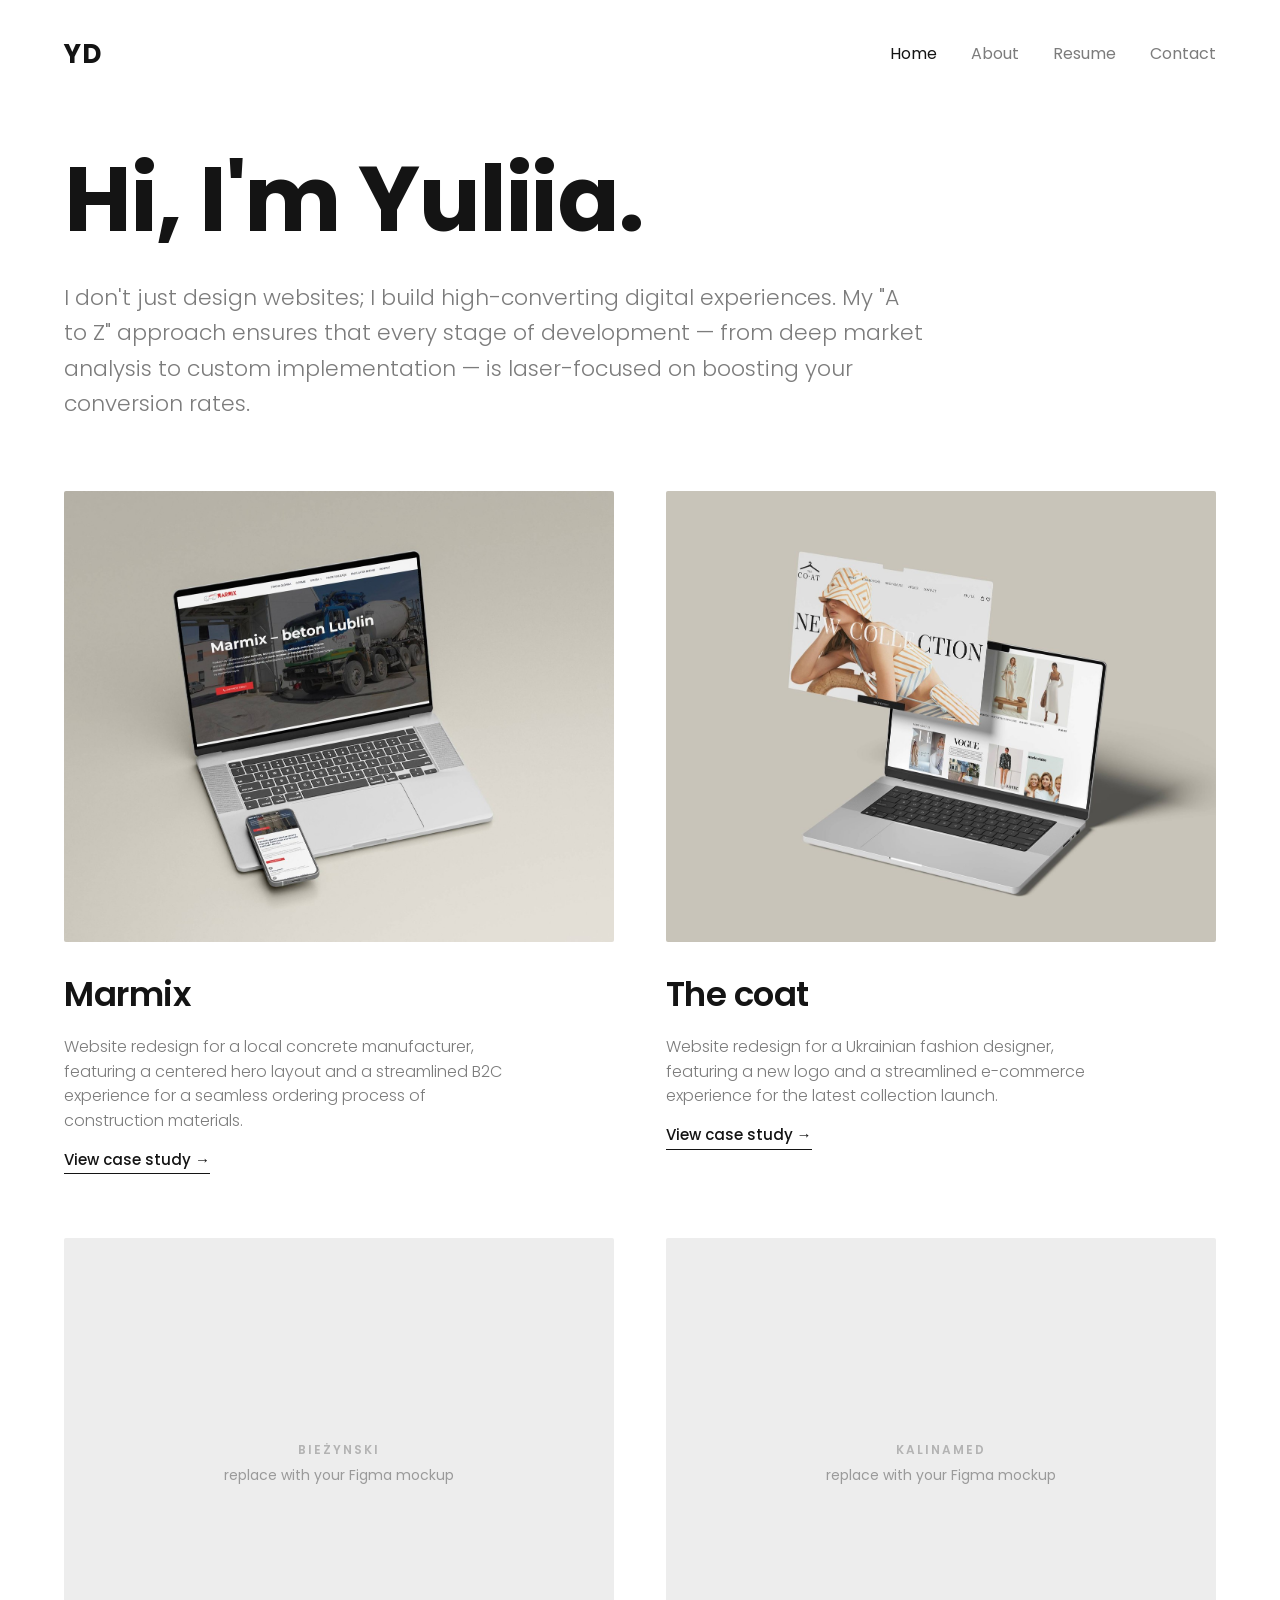
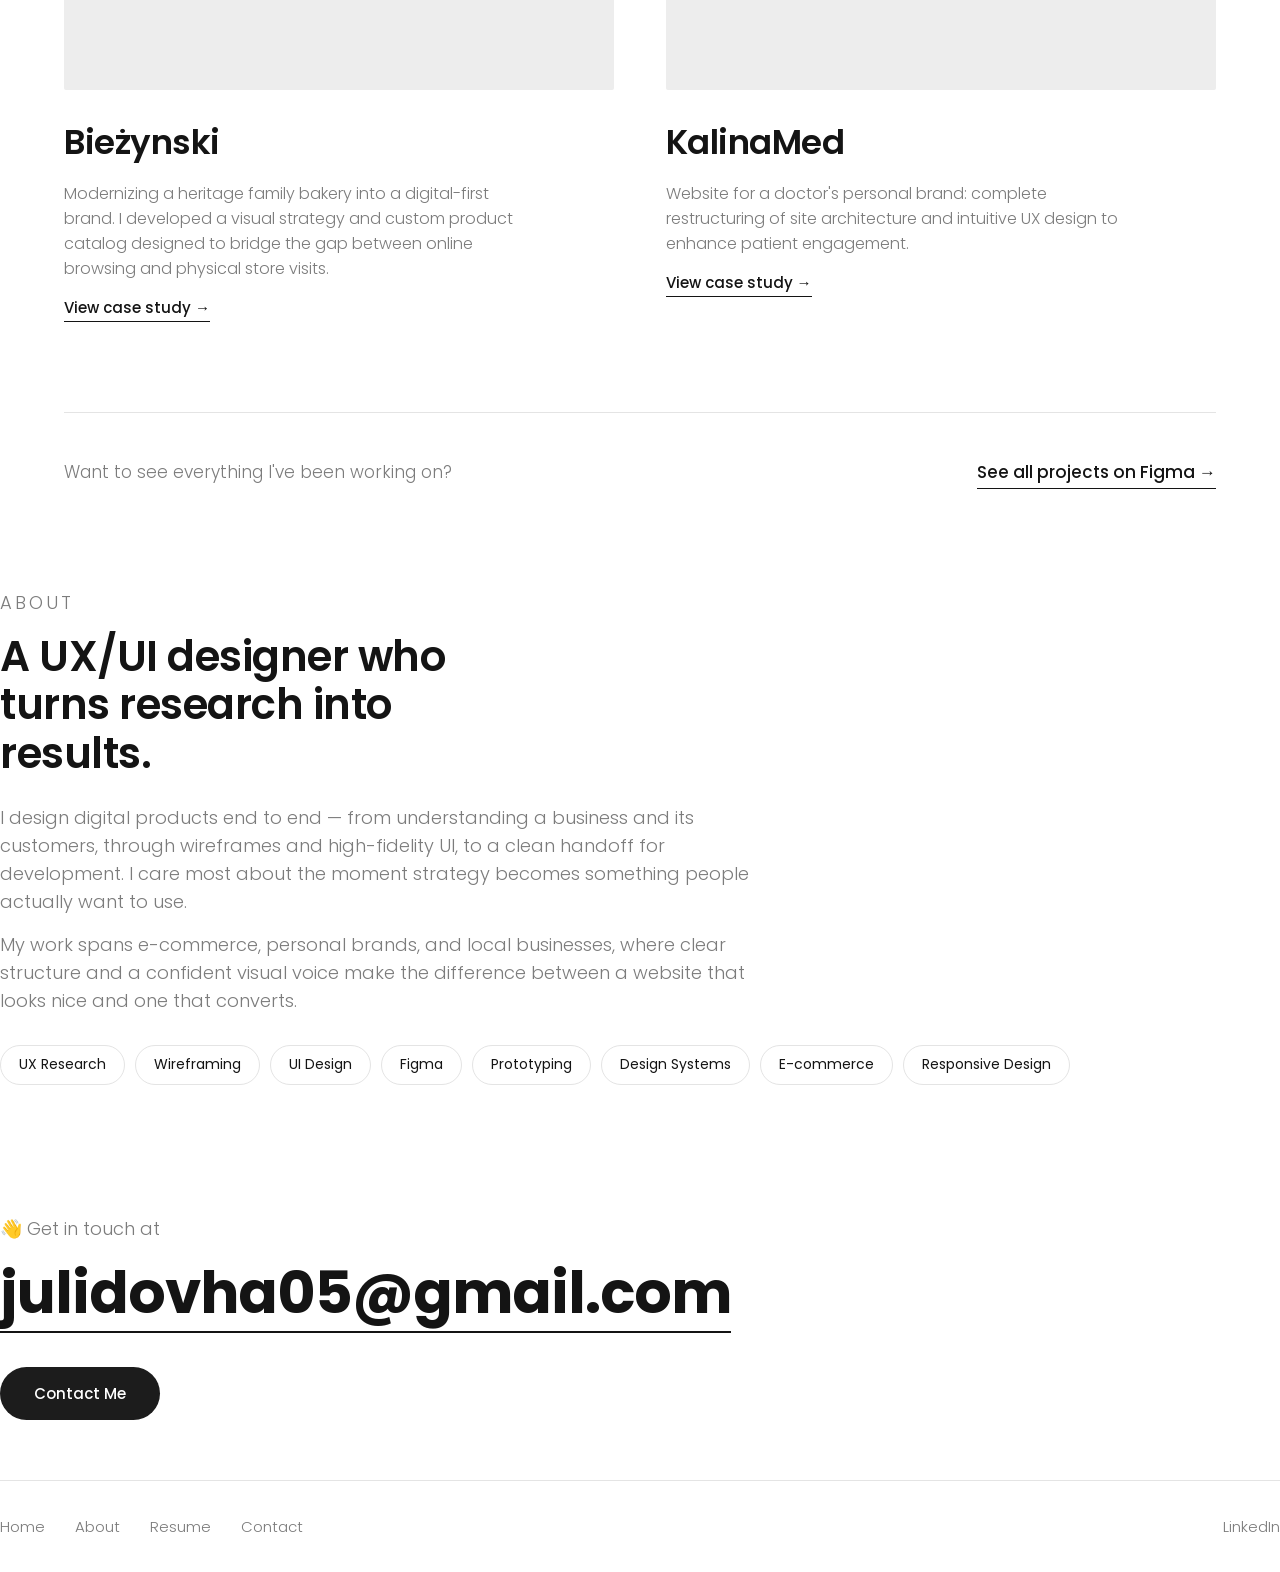
==== index.html @ e15880af "Add files via upload" ====
<!DOCTYPE html>
<html lang="en">
<head>
<meta charset="UTF-8">
<meta name="viewport" content="width=device-width, initial-scale=1.0">
<meta name="robots" content="noindex, nofollow">
<title>Yuliia Dovha — UX/UI Designer</title>
<meta name="description" content="Yuliia Dovha — UX/UI Designer. I build high-converting digital experiences from market analysis to custom implementation.">
<link rel="stylesheet" href="style.css">
</head>
<body>

<header class="wrap nav">
  <a href="index.html" class="logo">YD</a>
  <button class="nav-toggle" aria-label="Menu">☰</button>
  <nav class="nav-links">
    <a href="index.html" class="active">Home</a>
    <a href="#about">About</a>
    <a href="#" class="resume-link">Resume</a>
    <a href="#contact">Contact</a>
  </nav>
</header>

<main>
  <!-- HERO -->
  <section class="wrap hero">
    <h1 class="reveal">Hi, I'm Yuliia.</h1>
    <p class="reveal">I don't just design websites; I build high-converting digital experiences.
    My "A to Z" approach ensures that every stage of development — from deep market
    analysis to custom implementation — is laser-focused on boosting your conversion rates.</p>
  </section>

  <!-- PROJECTS -->
  <section class="wrap">
    <div class="projects">

      <a href="marmix.html" class="project reveal">
        <div class="project-thumb">
          <img src="marmix-hero.jpg" alt="Marmix homepage shown on a MacBook and phone">
        </div>
        <h3>Marmix</h3>
        <p>Website redesign for a local concrete manufacturer, featuring a centered hero
        layout and a streamlined B2C experience for a seamless ordering process of
        construction materials.</p>
        <span class="more">View case study →</span>
      </a>

      <a href="the-coat.html" class="project reveal">
        <div class="project-thumb">
          <img src="coat-hero.jpg" alt="The COAT homepage shown on a MacBook">
        </div>
        <h3>The coat</h3>
        <p>Website redesign for a Ukrainian fashion designer, featuring a new logo and a
        streamlined e-commerce experience for the latest collection launch.</p>
        <span class="more">View case study →</span>
      </a>

      <a href="biezynski.html" class="project reveal">
        <div class="project-thumb">
          <div class="thumb-ph"><span>Bieżynski</span>replace with your Figma mockup</div>
        </div>
        <h3>Bieżynski</h3>
        <p>Modernizing a heritage family bakery into a digital-first brand. I developed a
        visual strategy and custom product catalog designed to bridge the gap between
        online browsing and physical store visits.</p>
        <span class="more">View case study →</span>
      </a>

      <a href="kalinamed.html" class="project reveal">
        <div class="project-thumb">
          <div class="thumb-ph"><span>KalinaMed</span>replace with your Figma mockup</div>
        </div>
        <h3>KalinaMed</h3>
        <p>Website for a doctor's personal brand: complete restructuring of site
        architecture and intuitive UX design to enhance patient engagement.</p>
        <span class="more">View case study →</span>
      </a>

    </div>

    <!-- FIGMA: all projects -->
    <div class="all-projects reveal">
      <p>Want to see everything I've been working on?</p>
      <a class="figma" href="#" target="_blank" rel="noopener" data-figma>See all projects on Figma →</a>
    </div>
  </section>

  <!-- ABOUT -->
  <section id="about" class="wrap about">
    <p class="eyebrow reveal">About</p>
    <h2 class="reveal">A UX/UI designer who turns research into results.</h2>
    <p class="reveal">I design digital products end to end — from understanding a business
    and its customers, through wireframes and high-fidelity UI, to a clean handoff for
    development. I care most about the moment strategy becomes something people actually
    want to use.</p>
    <p class="reveal">My work spans e-commerce, personal brands, and local businesses,
    where clear structure and a confident visual voice make the difference between a
    website that looks nice and one that converts.</p>
    <div class="skills reveal">
      <span>UX Research</span>
      <span>Wireframing</span>
      <span>UI Design</span>
      <span>Figma</span>
      <span>Prototyping</span>
      <span>Design Systems</span>
      <span>E-commerce</span>
      <span>Responsive Design</span>
    </div>
  </section>

  <!-- CONTACT -->
  <section id="contact" class="wrap contact">
    <p class="hi reveal">👋 Get in touch at</p>
    <a class="mail reveal" href="mailto:julidovha05@gmail.com">julidovha05@gmail.com</a>
    <div class="reveal"><a class="btn" href="mailto:julidovha05@gmail.com">Contact Me</a></div>
  </section>
</main>

<footer class="wrap footer">
  <div class="footer-links">
    <a href="index.html">Home</a>
    <a href="#about">About</a>
    <a href="#" class="resume-link">Resume</a>
    <a href="#contact">Contact</a>
  </div>
  <div class="social"><a href="#" data-linkedin target="_blank" rel="noopener">LinkedIn</a></div>
</footer>

<script>
  // mobile menu
  const toggle = document.querySelector('.nav-toggle');
  const links = document.querySelector('.nav-links');
  toggle && toggle.addEventListener('click', () => links.classList.toggle('open'));

  // scroll reveal
  const io = new IntersectionObserver((entries) => {
    entries.forEach(e => { if (e.isIntersecting) { e.target.classList.add('in'); io.unobserve(e.target); } });
  }, { threshold: 0.12 });
  document.querySelectorAll('.reveal').forEach(el => io.observe(el));
</script>
</body>
</html>
---- style.css ----
/* ===========================================================
   Yuliia Dovha — UX/UI Portfolio
   Shared stylesheet
   =========================================================== */

@import url('https://fonts.googleapis.com/css2?family=Poppins:wght@300;400;500;600;700&display=swap');

:root {
  --bg: #ffffff;
  --ink: #141414;
  --muted: #7c7c7c;
  --muted-soft: #9a9a9a;
  --card: #ededed;
  --card-2: #f3f3f3;
  --line: #e4e4e4;
  --btn: #1c1c1c;
  --btn-ink: #ffffff;
  --maxw: 1440px;
  --pad: clamp(20px, 5vw, 72px);
  --font: 'Poppins', -apple-system, BlinkMacSystemFont, 'Segoe UI', sans-serif;
}

* { box-sizing: border-box; margin: 0; padding: 0; }

html { scroll-behavior: smooth; }

body {
  font-family: var(--font);
  background: var(--bg);
  color: var(--ink);
  line-height: 1.55;
  -webkit-font-smoothing: antialiased;
  font-weight: 300;
}

a { color: inherit; text-decoration: none; }

img { max-width: 100%; display: block; }

.wrap {
  max-width: var(--maxw);
  margin: 0 auto;
  padding-left: var(--pad);
  padding-right: var(--pad);
}

/* ---------- Nav ---------- */
.nav {
  display: flex;
  align-items: center;
  justify-content: space-between;
  padding-top: 34px;
  padding-bottom: 34px;
}
.logo {
  font-weight: 700;
  font-size: 26px;
  letter-spacing: 0.5px;
}
.nav-links {
  display: flex;
  gap: 34px;
  font-size: 16px;
  font-weight: 400;
}
.nav-links a { color: var(--muted); transition: color .2s ease; }
.nav-links a:hover, .nav-links a.active { color: var(--ink); }

.nav-toggle { display: none; background: none; border: 0; cursor: pointer; }

/* ---------- Hero (home) ---------- */
.hero { padding-top: 44px; padding-bottom: 70px; }
.hero h1 {
  font-weight: 700;
  font-size: clamp(44px, 8vw, 92px);
  line-height: 1.02;
  letter-spacing: -1.5px;
  margin-bottom: 34px;
}
.hero p {
  max-width: 860px;
  font-size: clamp(17px, 2.1vw, 22px);
  color: var(--muted);
  font-weight: 300;
  line-height: 1.6;
}

/* ---------- Projects grid ---------- */
.projects {
  display: grid;
  grid-template-columns: 1fr 1fr;
  gap: clamp(36px, 5vw, 64px) clamp(28px, 4vw, 56px);
  padding-bottom: 30px;
}
.project { display: block; }
.project-thumb {
  background: var(--card);
  aspect-ratio: 1 / 0.82;
  border-radius: 2px;
  overflow: hidden;
  display: flex;
  align-items: center;
  justify-content: center;
  position: relative;
  transition: transform .45s cubic-bezier(.2,.7,.2,1), box-shadow .45s ease;
}
.project-thumb img { width: 100%; height: 100%; object-fit: cover; }
.project:hover .project-thumb {
  transform: translateY(-6px);
  box-shadow: 0 24px 48px -24px rgba(0,0,0,.28);
}
.thumb-ph {
  color: var(--muted-soft);
  font-size: 14px;
  font-weight: 400;
  text-align: center;
  padding: 24px;
}
.thumb-ph span { display: block; font-weight: 600; color: #b3b3b3; margin-bottom: 6px; letter-spacing: 2px; text-transform: uppercase; font-size: 12px; }

.project h3 {
  font-weight: 600;
  font-size: clamp(26px, 3.4vw, 34px);
  margin: 26px 0 14px;
  letter-spacing: -0.5px;
}
.project p {
  color: var(--muted);
  font-size: 16px;
  font-weight: 300;
  max-width: 46ch;
}
.project .more {
  display: inline-block;
  margin-top: 14px;
  font-size: 15px;
  color: var(--ink);
  font-weight: 500;
  border-bottom: 1px solid var(--ink);
  padding-bottom: 2px;
}

/* ---------- Figma link row ---------- */
.all-projects {
  padding: 46px 0 10px;
  border-top: 1px solid var(--line);
  margin-top: 60px;
  display: flex;
  align-items: baseline;
  justify-content: space-between;
  gap: 20px;
  flex-wrap: wrap;
}
.all-projects p { color: var(--muted); font-weight: 300; font-size: 17px; }
.all-projects a.figma {
  font-weight: 500;
  font-size: 17px;
  border-bottom: 1px solid var(--ink);
  padding-bottom: 3px;
}

/* ---------- About section ---------- */
.about { padding: 90px 0 30px; }
.eyebrow {
  font-size: 13px;
  letter-spacing: 3px;
  text-transform: uppercase;
  color: var(--muted-soft);
  font-weight: 600;
  margin-bottom: 22px;
}
.about h2 {
  font-weight: 600;
  font-size: clamp(28px, 4vw, 42px);
  max-width: 20ch;
  line-height: 1.15;
  letter-spacing: -0.5px;
  margin-bottom: 26px;
}
.about p {
  max-width: 760px;
  color: var(--muted);
  font-weight: 300;
  font-size: 18px;
  margin-bottom: 16px;
}
.skills {
  display: flex;
  flex-wrap: wrap;
  gap: 10px;
  margin-top: 30px;
}
.skills span {
  border: 1px solid var(--line);
  border-radius: 40px;
  padding: 8px 18px;
  font-size: 14px;
  font-weight: 400;
  color: var(--ink);
}

/* ---------- Contact ---------- */
.contact { padding: 100px 0 60px; }
.contact .hi { color: var(--muted); font-size: 18px; margin-bottom: 18px; font-weight: 300; }
.contact .mail {
  font-weight: 700;
  font-size: clamp(30px, 6vw, 58px);
  letter-spacing: -1px;
  border-bottom: 2px solid var(--ink);
  display: inline-block;
  padding-bottom: 6px;
  line-height: 1.1;
  word-break: break-word;
}
.btn {
  display: inline-block;
  background: var(--btn);
  color: var(--btn-ink);
  padding: 15px 34px;
  border-radius: 40px;
  font-size: 15px;
  font-weight: 500;
  margin-top: 34px;
  transition: transform .2s ease, opacity .2s ease;
}
.btn:hover { transform: translateY(-2px); opacity: .9; }

/* ---------- Footer ---------- */
.footer {
  border-top: 1px solid var(--line);
  padding: 34px 0;
  display: flex;
  align-items: center;
  justify-content: space-between;
  flex-wrap: wrap;
  gap: 16px;
}
.footer-links { display: flex; gap: 30px; font-size: 15px; }
.footer-links a { color: var(--muted); transition: color .2s; }
.footer-links a:hover { color: var(--ink); }
.footer .social { color: var(--muted); font-size: 15px; }
.footer .social a:hover { color: var(--ink); }

/* ===========================================================
   CASE STUDY PAGE
   =========================================================== */
.cs-hero {
  display: grid;
  grid-template-columns: 1fr 1.15fr;
  gap: clamp(30px, 6vw, 80px);
  align-items: center;
  padding: 40px 0 60px;
}
.cs-hero .title h1 {
  font-weight: 700;
  font-size: clamp(40px, 6vw, 70px);
  letter-spacing: -1.5px;
  line-height: 1.02;
  margin-bottom: 14px;
}
.cs-hero .title .role { color: var(--muted); font-size: 17px; font-weight: 300; }
.cs-shot {
  background: var(--card);
  aspect-ratio: 16 / 10;
  border-radius: 3px;
  display: flex; align-items: center; justify-content: center;
  overflow: hidden;
}
.cs-shot img { width: 100%; height: 100%; object-fit: cover; }

.cs-meta {
  display: flex;
  gap: clamp(40px, 12vw, 140px);
  justify-content: center;
  padding: 46px 0;
  border-top: 1px solid var(--line);
  border-bottom: 1px solid var(--line);
  text-align: center;
}
.cs-meta .label { font-size: 13px; letter-spacing: 2px; text-transform: uppercase; color: var(--muted-soft); font-weight: 600; margin-bottom: 8px; }
.cs-meta .val { font-size: 16px; color: var(--ink); font-weight: 400; }

.cs-band {
  background: var(--card-2);
  padding: 60px 0;
  margin: 60px 0;
}
.cs-band .shots {
  display: grid;
  grid-template-columns: 1fr 1fr;
  gap: 24px;
}
.cs-band .shot {
  background: #e2e2e2;
  aspect-ratio: 4 / 3;
  border-radius: 3px;
  display: flex; align-items: center; justify-content: center;
  color: var(--muted-soft); font-size: 13px; text-align:center; padding: 16px;
}
.cs-caption { text-align: center; color: var(--muted); font-size: 14px; font-style: italic; margin-top: 26px; font-weight: 300; }

.cs-section { max-width: 720px; margin: 0 auto; padding: 30px 0; }
.cs-section h2 {
  font-weight: 600;
  font-size: 26px;
  margin-bottom: 20px;
  letter-spacing: -0.3px;
}
.cs-section h2 .num { color: var(--muted-soft); font-weight: 600; margin-right: 12px; }
.cs-section p { color: #4a4a4a; font-size: 16.5px; font-weight: 300; margin-bottom: 16px; line-height: 1.7; }
.cs-section .ph { color: #b06a00; background: #fff6e6; border: 1px dashed #f0c268; border-radius: 4px; padding: 2px 8px; font-size: 14px; font-weight: 400; }

.gallery {
  display: grid;
  grid-template-columns: repeat(5, 1fr);
  gap: 14px;
  margin: 40px 0 10px;
}
.gallery .g {
  background: var(--card);
  aspect-ratio: 3 / 5;
  border-radius: 3px;
  display:flex; align-items:center; justify-content:center;
  color: var(--muted-soft); font-size: 11px; text-align:center; padding: 8px;
}

.stats {
  display: grid;
  grid-template-columns: repeat(4, 1fr);
  gap: 30px;
  max-width: 900px;
  margin: 60px auto;
  text-align: center;
}
.stats .n { font-weight: 700; font-size: clamp(38px, 6vw, 64px); letter-spacing: -1px; }
.stats .l { color: var(--muted); font-size: 15px; font-weight: 300; margin-top: 6px; }

.cs-live { max-width: 720px; margin: 0 auto; padding: 20px 0 40px; }
.cs-live h2 { font-weight: 600; font-size: 24px; margin-bottom: 16px; }
.cs-live p { color: #4a4a4a; font-weight: 300; font-size: 16.5px; line-height: 1.7; }

.more-cases { border-top: 1px solid var(--line); padding-top: 60px; margin-top: 40px; }
.more-cases .h { text-align: center; color: var(--muted); font-size: 16px; margin-bottom: 34px; font-weight: 300; }
.more-grid { display: grid; grid-template-columns: repeat(3, 1fr); gap: 30px; }
.more-grid .mc-thumb { background: var(--card); aspect-ratio: 1/0.8; border-radius: 2px; display:flex;align-items:center;justify-content:center;color:var(--muted-soft);font-size:12px; }
.more-grid h4 { text-align:center; font-weight: 600; font-size: 18px; margin: 18px 0 8px; }
.more-grid p { text-align:center; color: var(--muted); font-size: 14px; font-weight: 300; max-width: 32ch; margin: 0 auto; }

/* ---------- Reveal animation ---------- */
.reveal { opacity: 0; transform: translateY(24px); transition: opacity .7s ease, transform .7s cubic-bezier(.2,.7,.2,1); }
.reveal.in { opacity: 1; transform: none; }

/* ---------- Responsive ---------- */
@media (max-width: 820px) {
  .projects { grid-template-columns: 1fr; }
  .cs-hero { grid-template-columns: 1fr; }
  .cs-band .shots { grid-template-columns: 1fr; }
  .gallery { grid-template-columns: repeat(2, 1fr); }
  .stats { grid-template-columns: 1fr 1fr; gap: 40px 20px; }
  .more-grid { grid-template-columns: 1fr; gap: 40px; }
  .cs-meta { flex-direction: column; gap: 30px; }
  .nav-links { gap: 22px; font-size: 15px; }
}

@media (max-width: 520px) {
  .nav-links { display: none; }
  .nav-links.open {
    display: flex;
    position: absolute;
    top: 84px; left: 0; right: 0;
    flex-direction: column;
    background: #fff;
    padding: 20px var(--pad) 28px;
    gap: 18px;
    border-bottom: 1px solid var(--line);
    z-index: 20;
  }
  .nav-toggle { display: block; font-size: 26px; line-height: 1; color: var(--ink); }
  .nav { position: relative; }
}

@media (prefers-reduced-motion: reduce) {
  * { scroll-behavior: auto; }
  .reveal { opacity: 1; transform: none; transition: none; }
  .project:hover .project-thumb { transform: none; }
}

/* ============================================================
   MARMIX — side-by-side hero (scroll-on-hover) + full-bleed shots
   Doklej na SAMYM KOncu pliku style.css.
   ============================================================ */

/* zapobiega poziomemu scrollbarowi przy obrazach 100vw */
html, body { overflow-x: hidden; }

/* ---------- Hero: uklad obok siebie (jak dotad) ---------- */
.cs-hero .title h1 { margin-bottom: 14px; }
.cs-hero .scroll-hint {
  text-align: left; margin-top: 22px;
  color: var(--muted-soft); font-size: 13px; font-weight: 300; letter-spacing: .3px;
}

/* ---------- Browser mockup frame ---------- */
.browser {
  border: 1px solid var(--line);
  border-radius: 10px;
  overflow: hidden;
  background: #fff;
  box-shadow: 0 22px 55px -30px rgba(0,0,0,.35);
}
.browser-bar {
  display: flex; align-items: center; gap: 10px;
  padding: 10px 15px; background: #f6f6f6;
  border-bottom: 1px solid var(--line);
}
.browser-dots { display: flex; gap: 7px; flex: 0 0 auto; }
.browser-dots i { width: 11px; height: 11px; border-radius: 50%; background: #d9d9d9; display: block; }
.browser-url {
  flex: 1 1 auto; max-width: 240px; margin: 0 auto;
  background: #fff; border: 1px solid var(--line); border-radius: 100px;
  font-size: 12px; color: var(--muted-soft); padding: 5px 14px;
  text-align: center; white-space: nowrap; overflow: hidden; text-overflow: ellipsis;
}

/* Hero: przewijany zrzut calej strony na hover */
.hero-browser { --sh: clamp(300px, 44vh, 480px); margin: 0; }
.scroll-shot { height: var(--sh); overflow: hidden; position: relative; cursor: ns-resize; }
.scroll-shot img { width: 100%; height: auto; display: block; transition: transform .6s ease; }
.scroll-shot:hover img {
  transform: translateY(calc(-100% + var(--sh)));
  transition: transform 9s linear;
}

/* ---------- Full-bleed image (od krawedzi do krawedzi) ---------- */
.fullbleed { width: 100vw; margin-left: calc(50% - 50vw); }
.fullbleed img { width: 100%; height: auto; display: block; }

.showcase-block { margin: clamp(48px, 7vw, 88px) 0; }
.showcase-block .band-label { margin-bottom: 22px; }
.showcase-block .cs-caption { margin-top: 24px; }
.cs-block .fullbleed { margin: 26px 0; }

/* section label (eyebrow z kreska) */
.band-label {
  display: inline-flex; align-items: center; gap: 12px;
  font-size: 12px; letter-spacing: 2px; text-transform: uppercase;
  color: var(--ink); font-weight: 600;
}
.band-label::before { content: ""; width: 22px; height: 2px; background: currentColor; }

/* ---------- Old site: opisy w kafelkach ---------- */
.old-cap { color: var(--muted); font-size: 14px; font-weight: 300; margin-top: 12px; line-height: 1.55; }
.old-tiles { display: grid; grid-template-columns: repeat(2, 1fr); gap: 16px; margin-top: 24px; }
.old-tile { border: 1px solid var(--line); border-radius: 4px; padding: 18px 20px; }
.old-tile .k { font-size: 12px; letter-spacing: 2px; text-transform: uppercase; color: var(--muted-soft); font-weight: 600; margin-bottom: 8px; }
.old-tile p { font-size: 15px; color: #4a4a4a; font-weight: 300; line-height: 1.6; margin: 0; }

@media (max-width: 820px) {
  .old-tiles { grid-template-columns: 1fr; }
}
@media (prefers-reduced-motion: reduce) {
  .scroll-shot:hover img { transform: none; transition: none; }
}
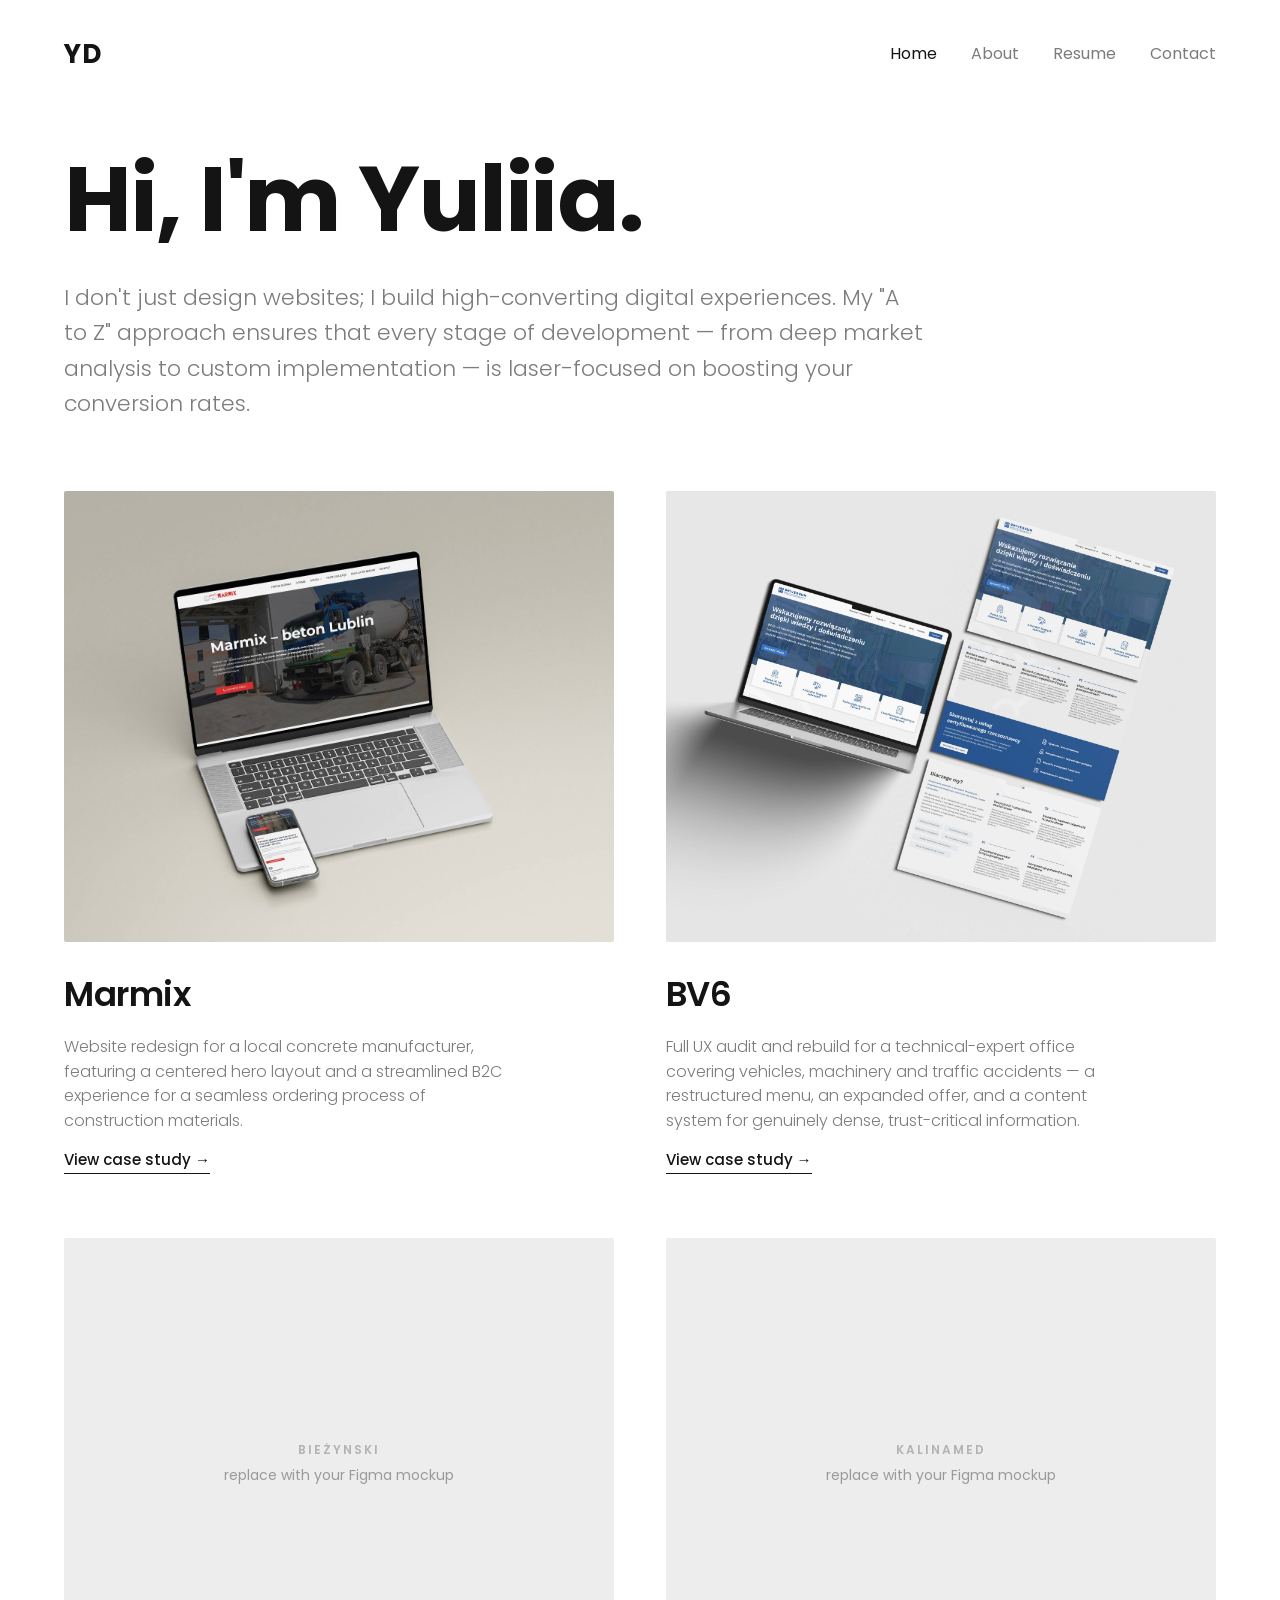
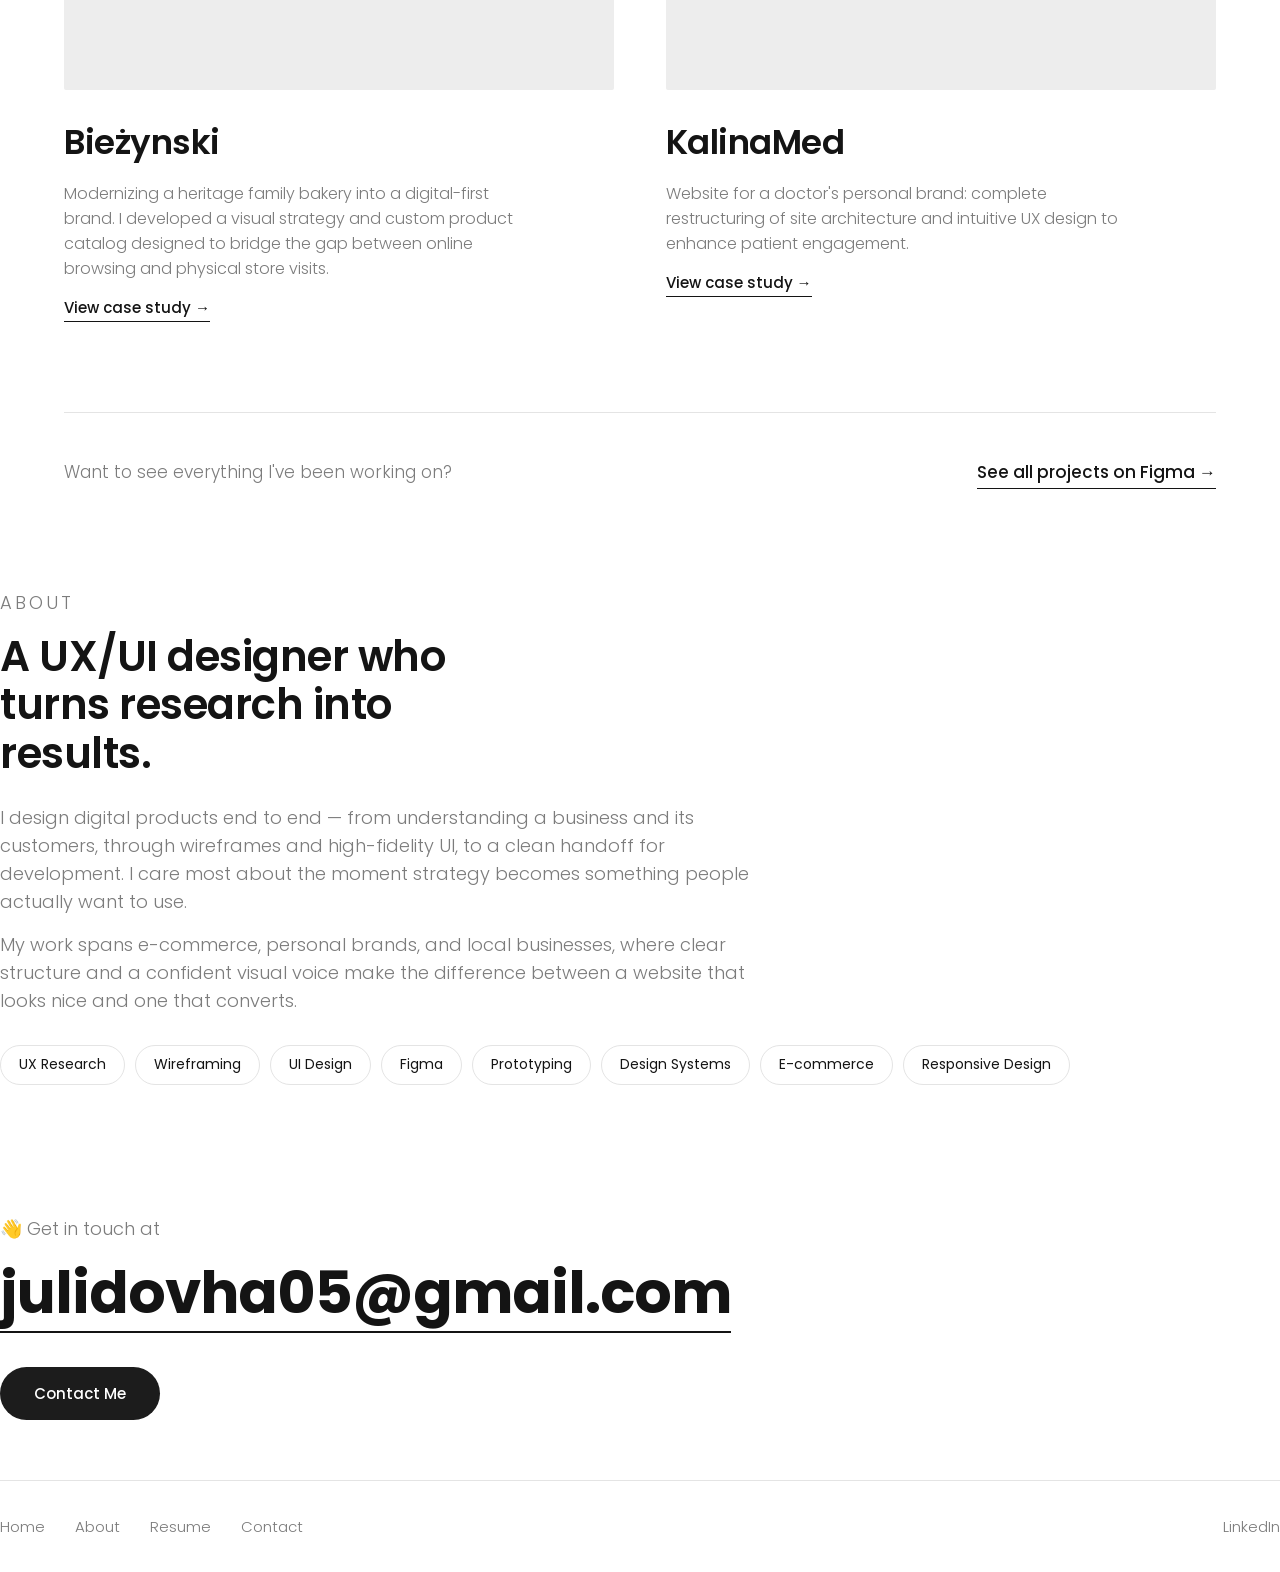
==== commit a5e0b06f: "Add files via upload" ====
--- a/index.html
+++ b/index.html
@@ -45,13 +45,14 @@
         <span class="more">View case study →</span>
       </a>
 
-      <a href="the-coat.html" class="project reveal">
+      <a href="bv6.html" class="project reveal">
         <div class="project-thumb">
-          <img src="coat-hero.jpg" alt="The COAT homepage shown on a MacBook">
+          <img src="bv6-hero.jpg" alt="BV6 homepage shown on a laptop and phones">
         </div>
-        <h3>The coat</h3>
-        <p>Website redesign for a Ukrainian fashion designer, featuring a new logo and a
-        streamlined e-commerce experience for the latest collection launch.</p>
+        <h3>BV6</h3>
+        <p>Full UX audit and rebuild for a technical-expert office covering vehicles, machinery
+        and traffic accidents — a restructured menu, an expanded offer, and a content system for
+        genuinely dense, trust-critical information.</p>
         <span class="more">View case study →</span>
       </a>
 
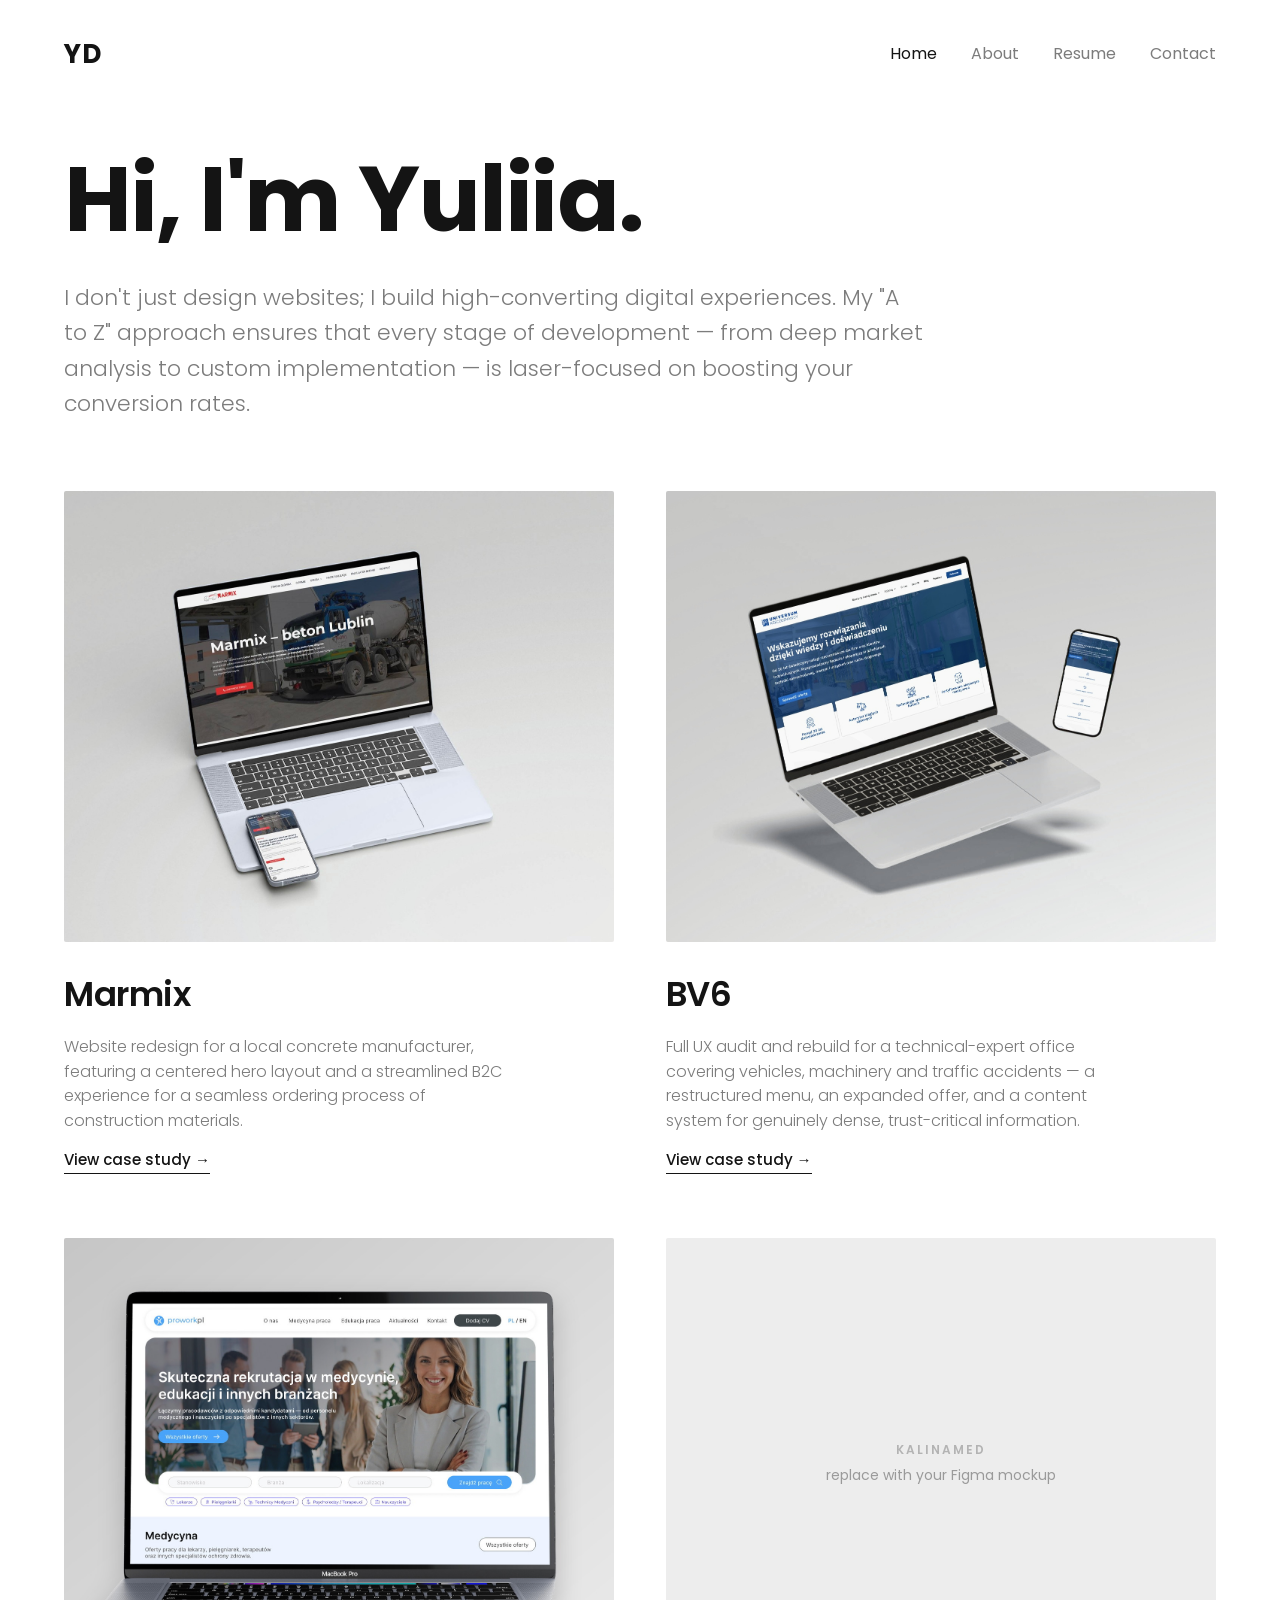
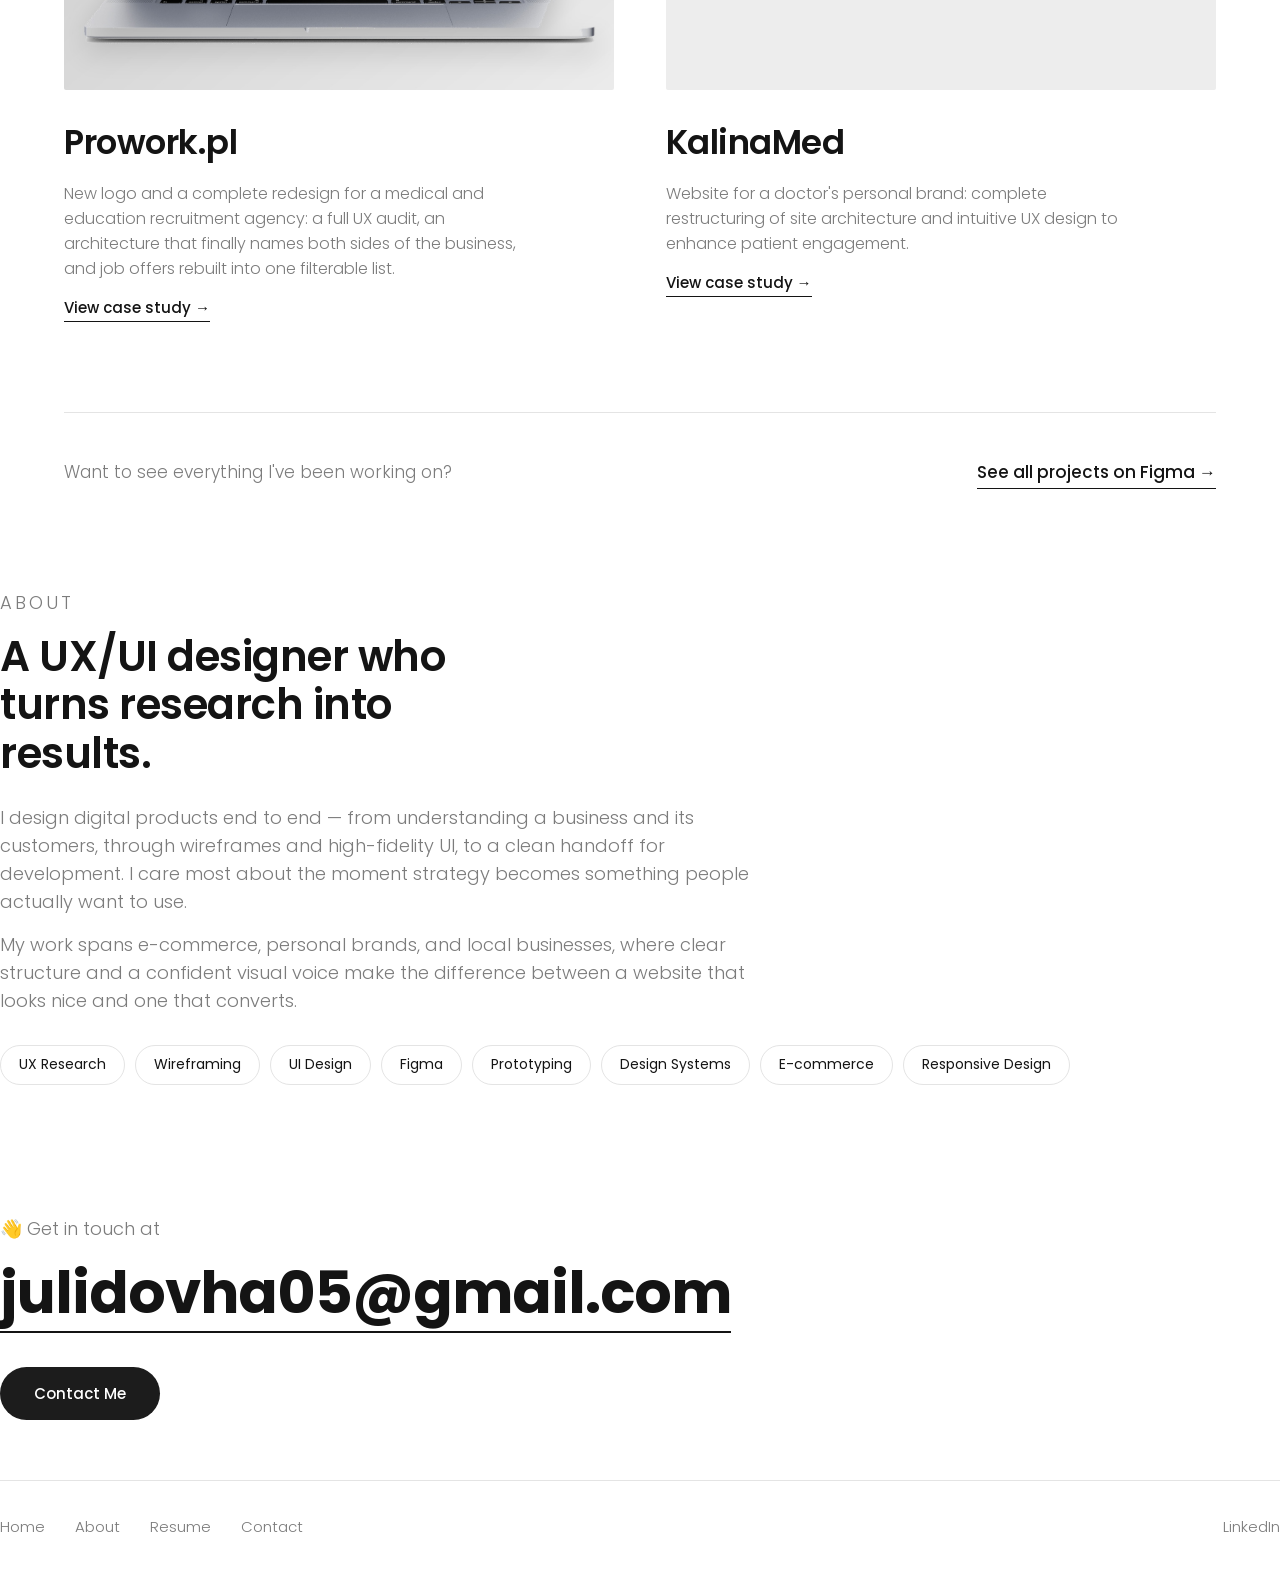
==== commit 1e7c7c9c: "Add files via upload" ====
--- a/index.html
+++ b/index.html
@@ -56,14 +56,14 @@
         <span class="more">View case study →</span>
       </a>
 
-      <a href="biezynski.html" class="project reveal">
+      <a href="prowork.html" class="project reveal">
         <div class="project-thumb">
-          <div class="thumb-ph"><span>Bieżynski</span>replace with your Figma mockup</div>
+          <img src="prowork-hero.jpg" alt="Prowork.pl homepage shown on a MacBook">
         </div>
-        <h3>Bieżynski</h3>
-        <p>Modernizing a heritage family bakery into a digital-first brand. I developed a
-        visual strategy and custom product catalog designed to bridge the gap between
-        online browsing and physical store visits.</p>
+        <h3>Prowork.pl</h3>
+        <p>New logo and a complete redesign for a medical and education recruitment agency:
+        a full UX audit, an architecture that finally names both sides of the business, and
+        job offers rebuilt into one filterable list.</p>
         <span class="more">View case study →</span>
       </a>
 
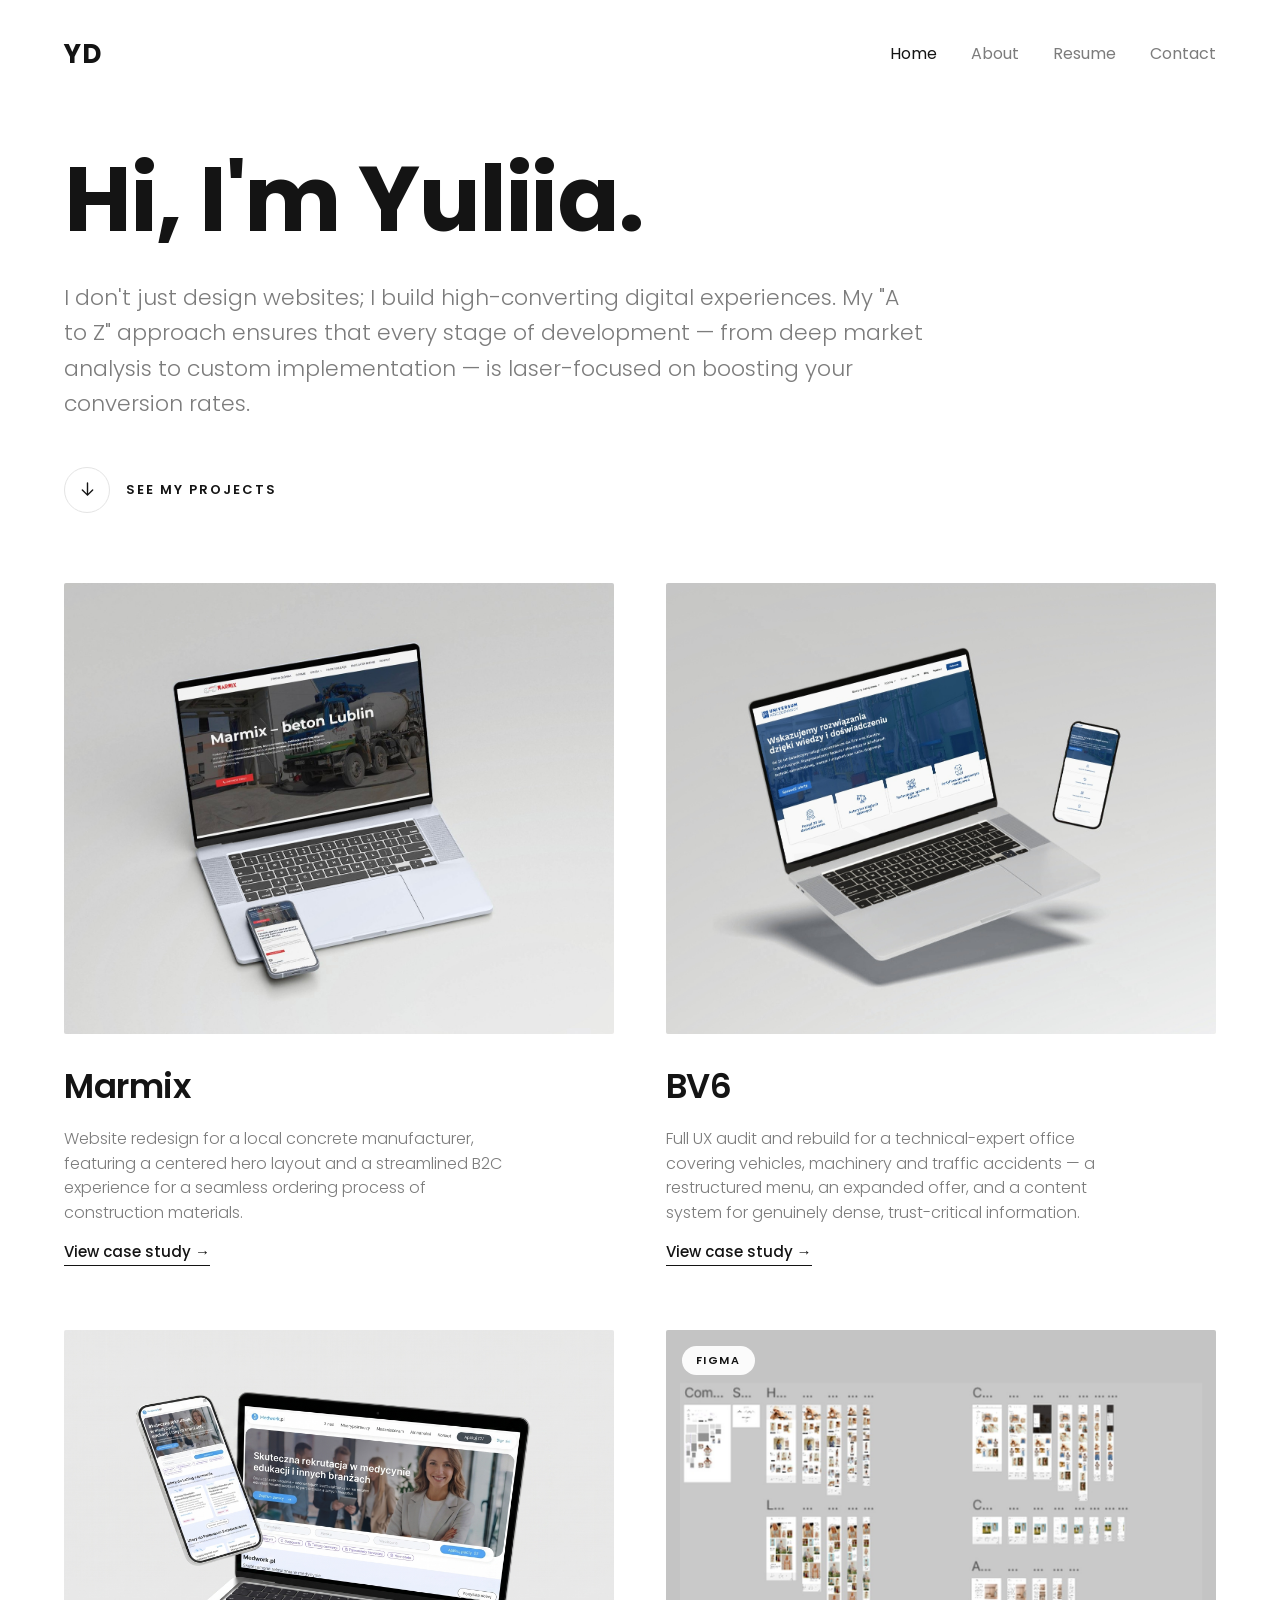
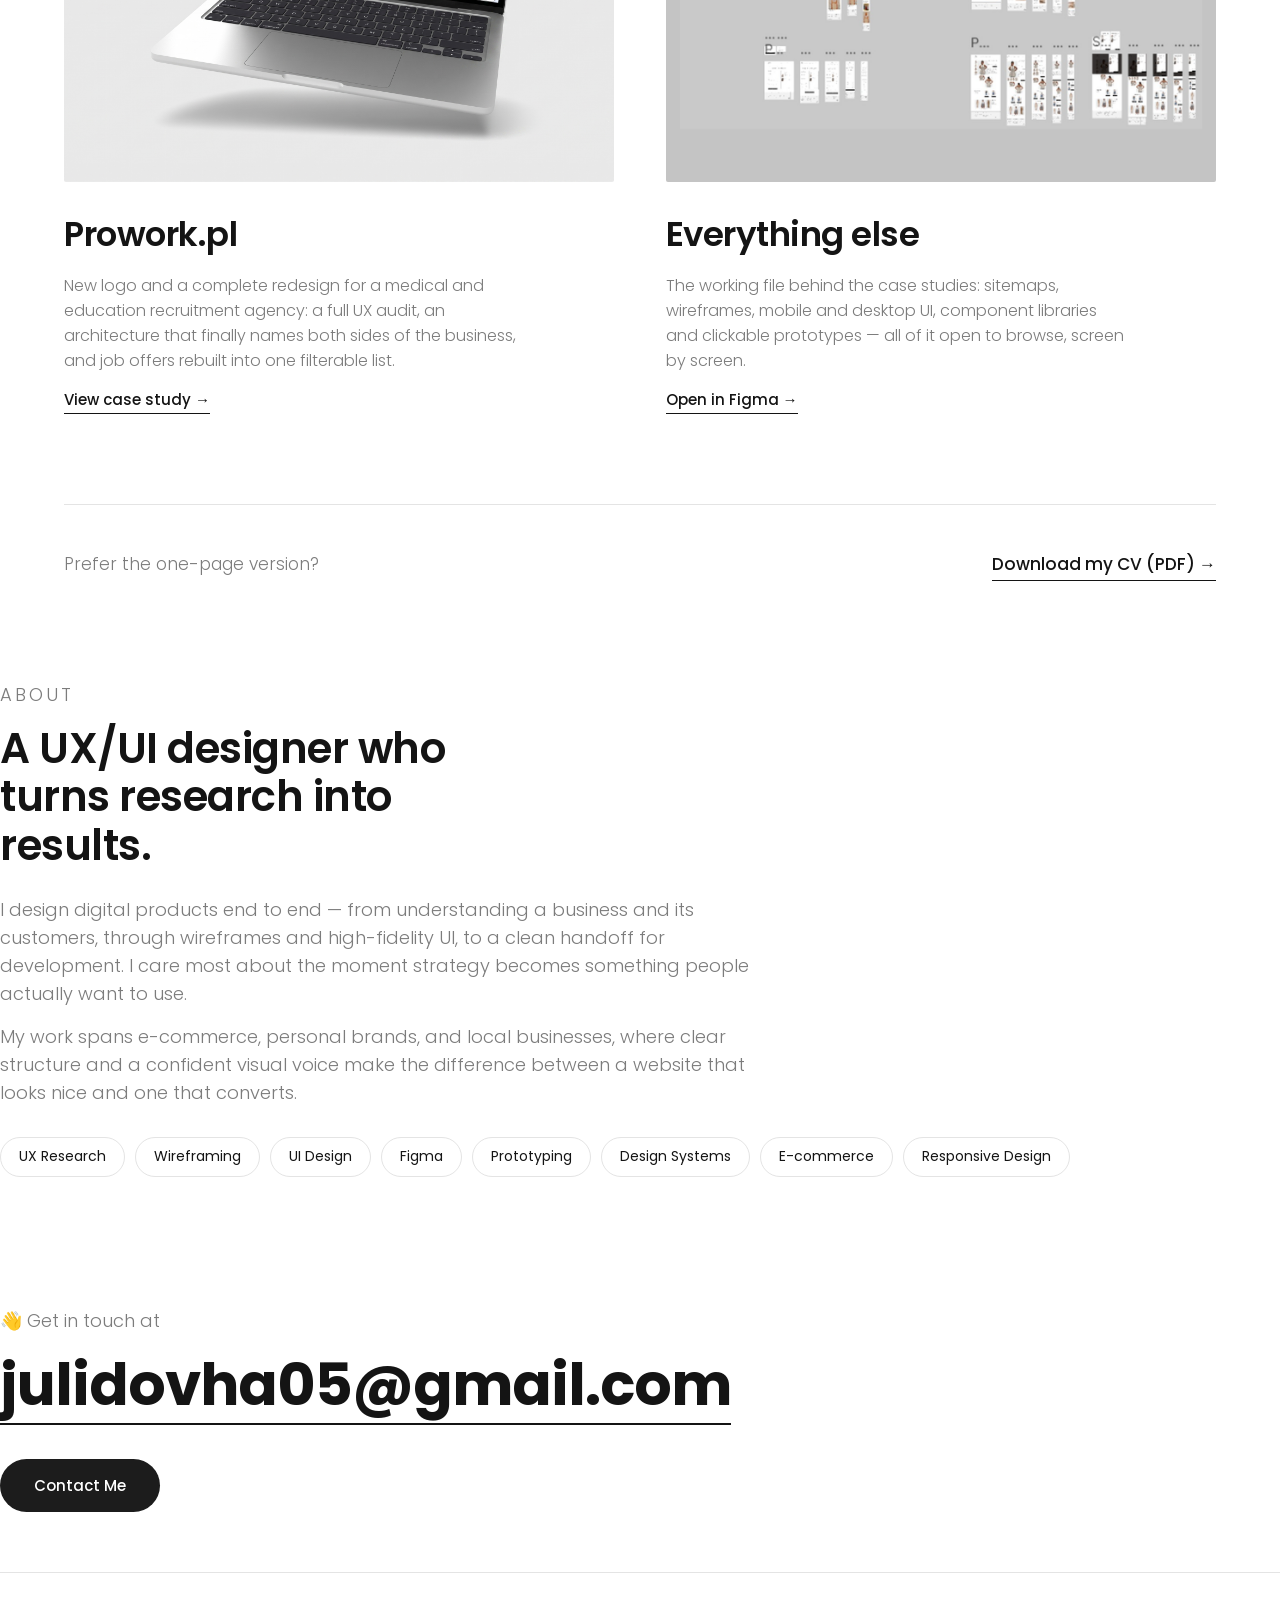
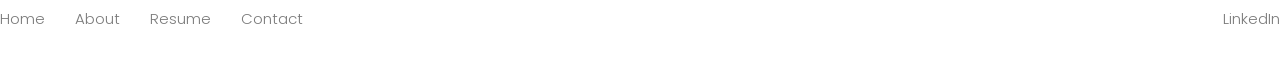
==== commit e7788605: "Add files via upload" ====
--- a/index.html
+++ b/index.html
@@ -16,7 +16,7 @@
   <nav class="nav-links">
     <a href="index.html" class="active">Home</a>
     <a href="#about">About</a>
-    <a href="#" class="resume-link">Resume</a>
+    <a href="Yuliia-Dovha-CV.pdf" class="resume-link" target="_blank" rel="noopener">Resume</a>
     <a href="#contact">Contact</a>
   </nav>
 </header>
@@ -28,10 +28,17 @@
     <p class="reveal">I don't just design websites; I build high-converting digital experiences.
     My "A to Z" approach ensures that every stage of development — from deep market
     analysis to custom implementation — is laser-focused on boosting your conversion rates.</p>
+
+    <a class="scroll-cue reveal" href="#projects">
+      <span class="cue-dot" aria-hidden="true">
+        <svg viewBox="0 0 16 16"><path d="M8 1v13M2.5 8.5 8 14l5.5-5.5" stroke-linecap="round" stroke-linejoin="round"/></svg>
+      </span>
+      <span>See my projects</span>
+    </a>
   </section>
 
   <!-- PROJECTS -->
-  <section class="wrap">
+  <section id="projects" class="wrap">
     <div class="projects">
 
       <a href="marmix.html" class="project reveal">
@@ -67,22 +74,25 @@
         <span class="more">View case study →</span>
       </a>
 
-      <a href="kalinamed.html" class="project reveal">
-        <div class="project-thumb">
-          <div class="thumb-ph"><span>KalinaMed</span>replace with your Figma mockup</div>
+      <a href="https://www.figma.com/design/InLUHViWf3izsoIkYblYzh/Portfolio?t=PLNjWqkeh9v2emWD-0"
+         class="project reveal" target="_blank" rel="noopener">
+        <div class="project-thumb is-figma">
+          <span class="thumb-tag">Figma</span>
+          <img src="figma-all-projects.jpg" alt="Figma canvas with wireframes, user flows and UI screens from every project">
         </div>
-        <h3>KalinaMed</h3>
-        <p>Website for a doctor's personal brand: complete restructuring of site
-        architecture and intuitive UX design to enhance patient engagement.</p>
-        <span class="more">View case study →</span>
+        <h3>Everything else</h3>
+        <p>The working file behind the case studies: sitemaps, wireframes, mobile and
+        desktop UI, component libraries and clickable prototypes — all of it open to
+        browse, screen by screen.</p>
+        <span class="more">Open in Figma →</span>
       </a>
 
     </div>
 
     <!-- FIGMA: all projects -->
     <div class="all-projects reveal">
-      <p>Want to see everything I've been working on?</p>
-      <a class="figma" href="#" target="_blank" rel="noopener" data-figma>See all projects on Figma →</a>
+      <p>Prefer the one-page version?</p>
+      <a class="figma" href="Yuliia-Dovha-CV.pdf" target="_blank" rel="noopener">Download my CV (PDF) →</a>
     </div>
   </section>
 
@@ -121,7 +131,7 @@
   <div class="footer-links">
     <a href="index.html">Home</a>
     <a href="#about">About</a>
-    <a href="#" class="resume-link">Resume</a>
+    <a href="Yuliia-Dovha-CV.pdf" class="resume-link" target="_blank" rel="noopener">Resume</a>
     <a href="#contact">Contact</a>
   </div>
   <div class="social"><a href="#" data-linkedin target="_blank" rel="noopener">LinkedIn</a></div>
--- a/style.css
+++ b/style.css
@@ -461,3 +461,70 @@
 @media (prefers-reduced-motion: reduce) {
   .scroll-shot:hover img { transform: none; transition: none; }
 }
+
+/* ============================================================
+   HOME — strzalka "See my projects" + karta "Everything else"
+   ============================================================ */
+
+/* ---------- Hero scroll cue ---------- */
+.scroll-cue {
+  display: inline-flex;
+  align-items: center;
+  gap: 16px;
+  margin-top: clamp(30px, 4vw, 46px);
+  font-size: 13px;
+  letter-spacing: 2px;
+  text-transform: uppercase;
+  font-weight: 600;
+  color: var(--ink);
+}
+.scroll-cue .cue-dot {
+  width: 46px; height: 46px;
+  flex: 0 0 auto;
+  border: 1px solid var(--line);
+  border-radius: 50%;
+  display: grid; place-items: center;
+  transition: background .25s ease, border-color .25s ease, color .25s ease;
+}
+.scroll-cue .cue-dot svg {
+  width: 15px; height: 15px;
+  stroke: currentColor; fill: none; stroke-width: 1.5;
+  animation: cue-nudge 2.6s cubic-bezier(.4, 0, .2, 1) infinite;
+}
+.scroll-cue:hover .cue-dot {
+  background: var(--btn);
+  border-color: var(--btn);
+  color: var(--btn-ink);
+}
+.scroll-cue:focus-visible {
+  outline: 2px solid var(--ink);
+  outline-offset: 8px;
+  border-radius: 40px;
+}
+@keyframes cue-nudge {
+  0%, 55%, 100% { transform: translateY(0); }
+  28%           { transform: translateY(5px); }
+}
+
+/* zapas przy smooth-scrollu do sekcji projektow */
+#projects { scroll-margin-top: 28px; }
+
+/* ---------- Karta "Everything else" (Figma) ---------- */
+.project-thumb.is-figma { background: #cacaca; }
+.thumb-tag {
+  position: absolute;
+  top: 16px; left: 16px;
+  z-index: 2;
+  background: rgba(255, 255, 255, .94);
+  border-radius: 100px;
+  padding: 6px 14px;
+  font-size: 11px;
+  letter-spacing: 1.6px;
+  text-transform: uppercase;
+  font-weight: 600;
+  color: var(--ink);
+}
+
+@media (prefers-reduced-motion: reduce) {
+  .scroll-cue .cue-dot svg { animation: none; }
+}
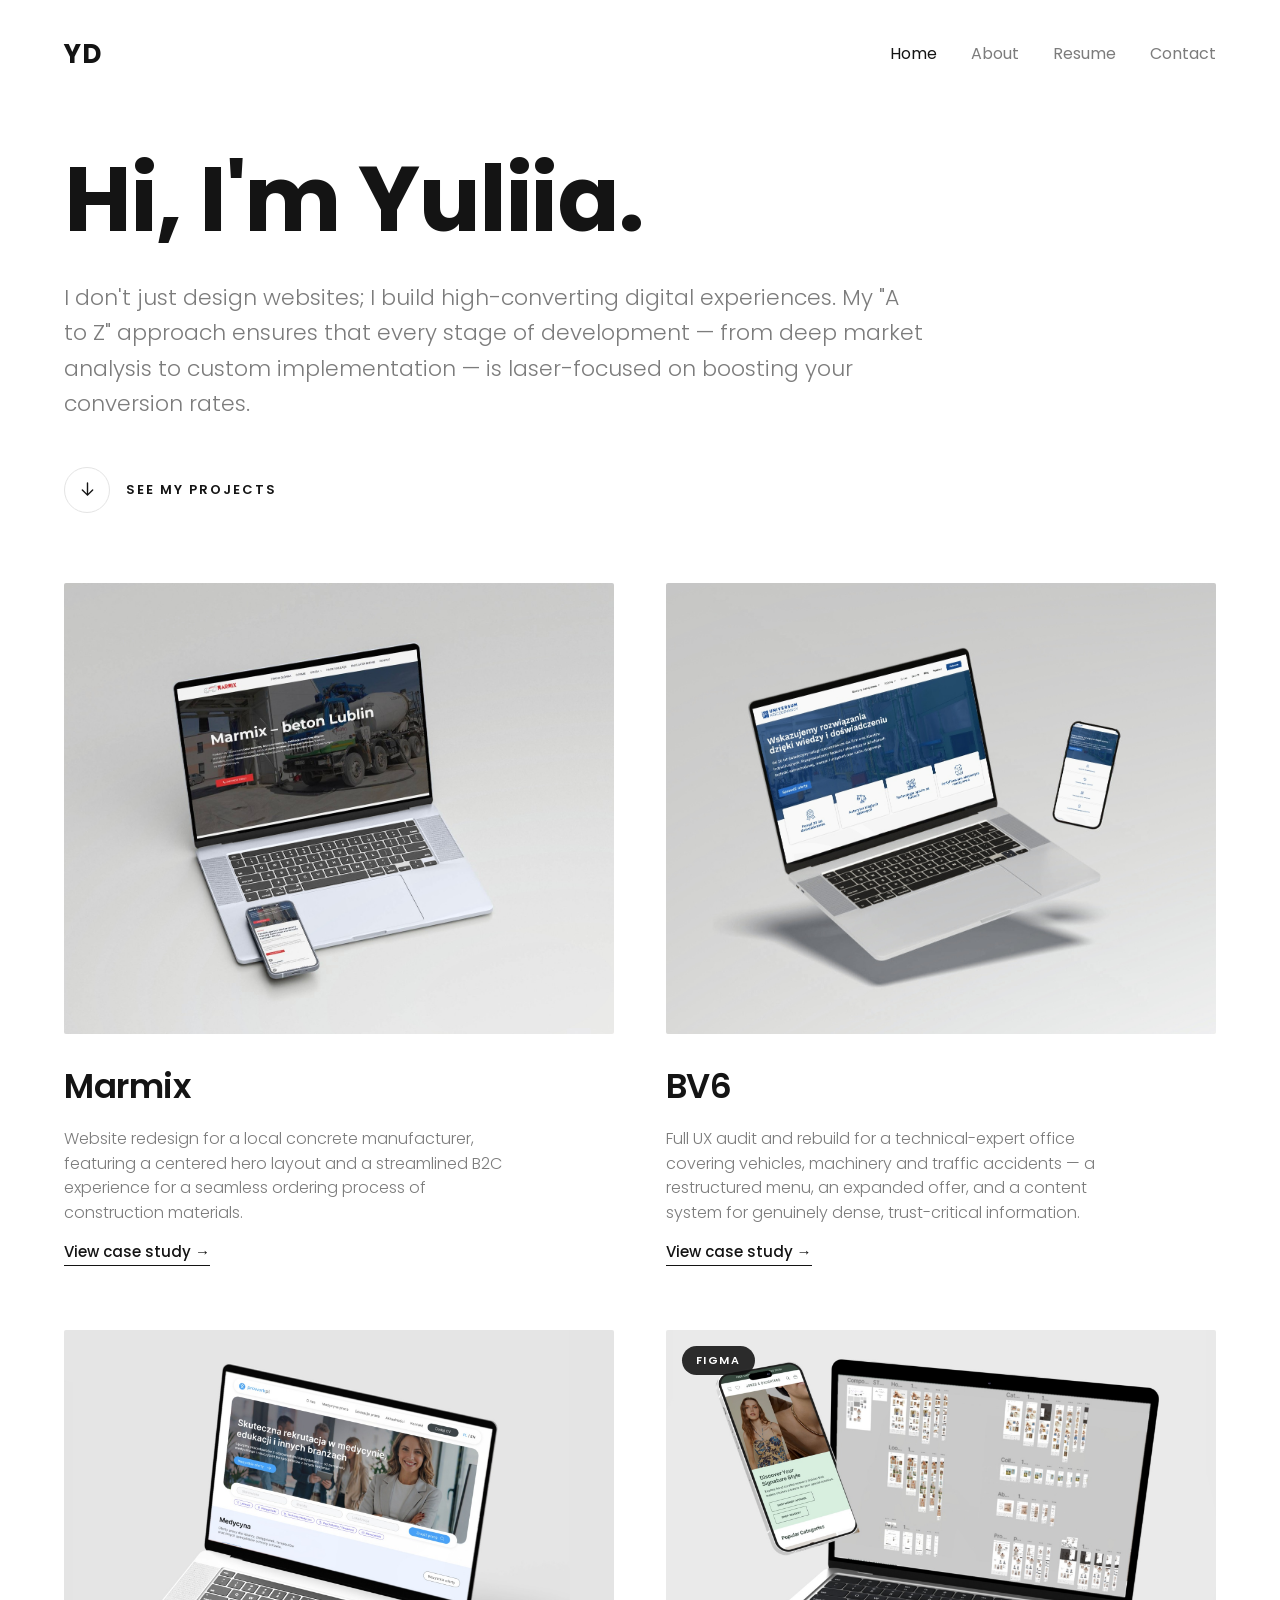
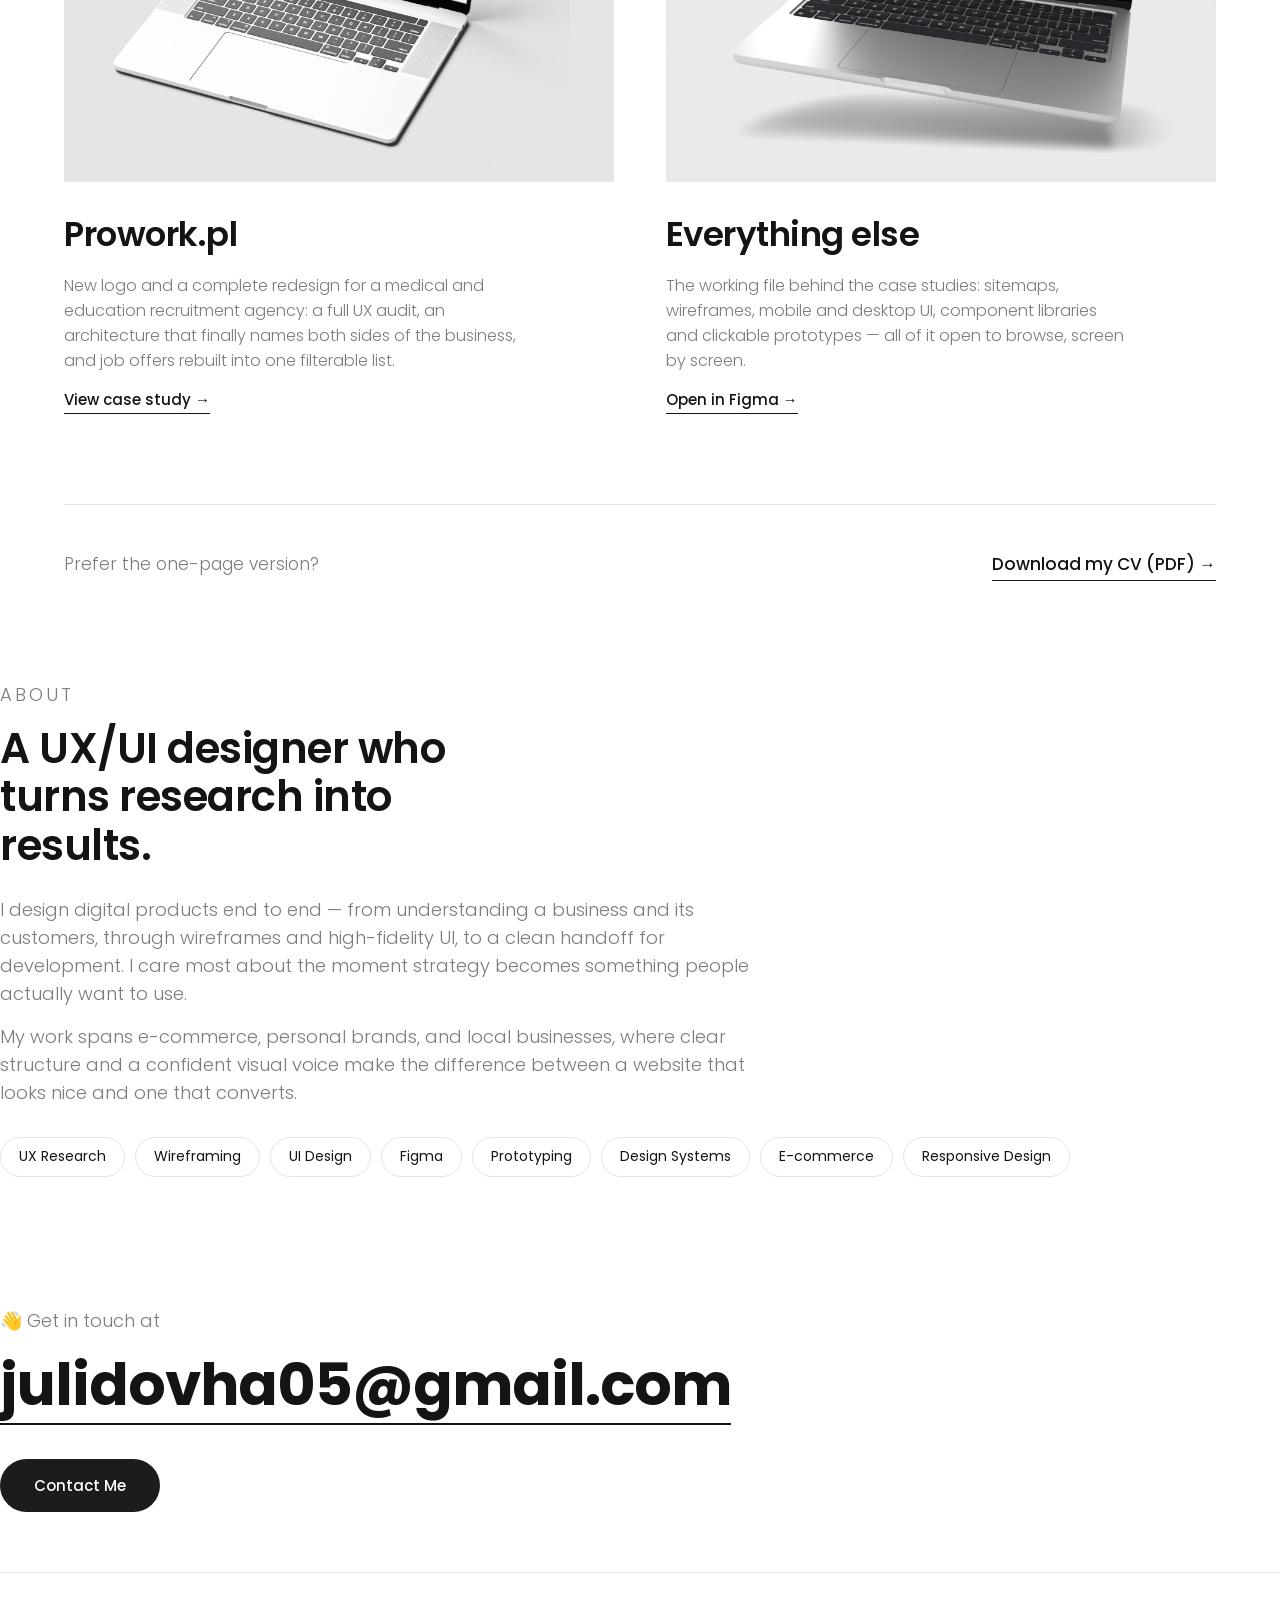
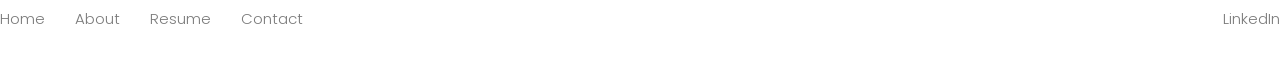
==== commit 79a6e469: "Add files via upload" ====
--- a/index.html
+++ b/index.html
@@ -78,7 +78,7 @@
          class="project reveal" target="_blank" rel="noopener">
         <div class="project-thumb is-figma">
           <span class="thumb-tag">Figma</span>
-          <img src="figma-all-projects.jpg" alt="Figma canvas with wireframes, user flows and UI screens from every project">
+          <img src="figma-all-projects.jpg" alt="Figma canvas with wireframes, user flows and UI screens, shown on a MacBook">
         </div>
         <h3>Everything else</h3>
         <p>The working file behind the case studies: sitemaps, wireframes, mobile and
--- a/style.css
+++ b/style.css
@@ -510,19 +510,19 @@
 #projects { scroll-margin-top: 28px; }
 
 /* ---------- Karta "Everything else" (Figma) ---------- */
-.project-thumb.is-figma { background: #cacaca; }
+.project-thumb.is-figma { background: #eaeaea; }
 .thumb-tag {
   position: absolute;
   top: 16px; left: 16px;
   z-index: 2;
-  background: rgba(255, 255, 255, .94);
+  background: rgba(18, 18, 18, .88);
   border-radius: 100px;
   padding: 6px 14px;
   font-size: 11px;
   letter-spacing: 1.6px;
   text-transform: uppercase;
   font-weight: 600;
-  color: var(--ink);
+  color: #fff;
 }
 
 @media (prefers-reduced-motion: reduce) {
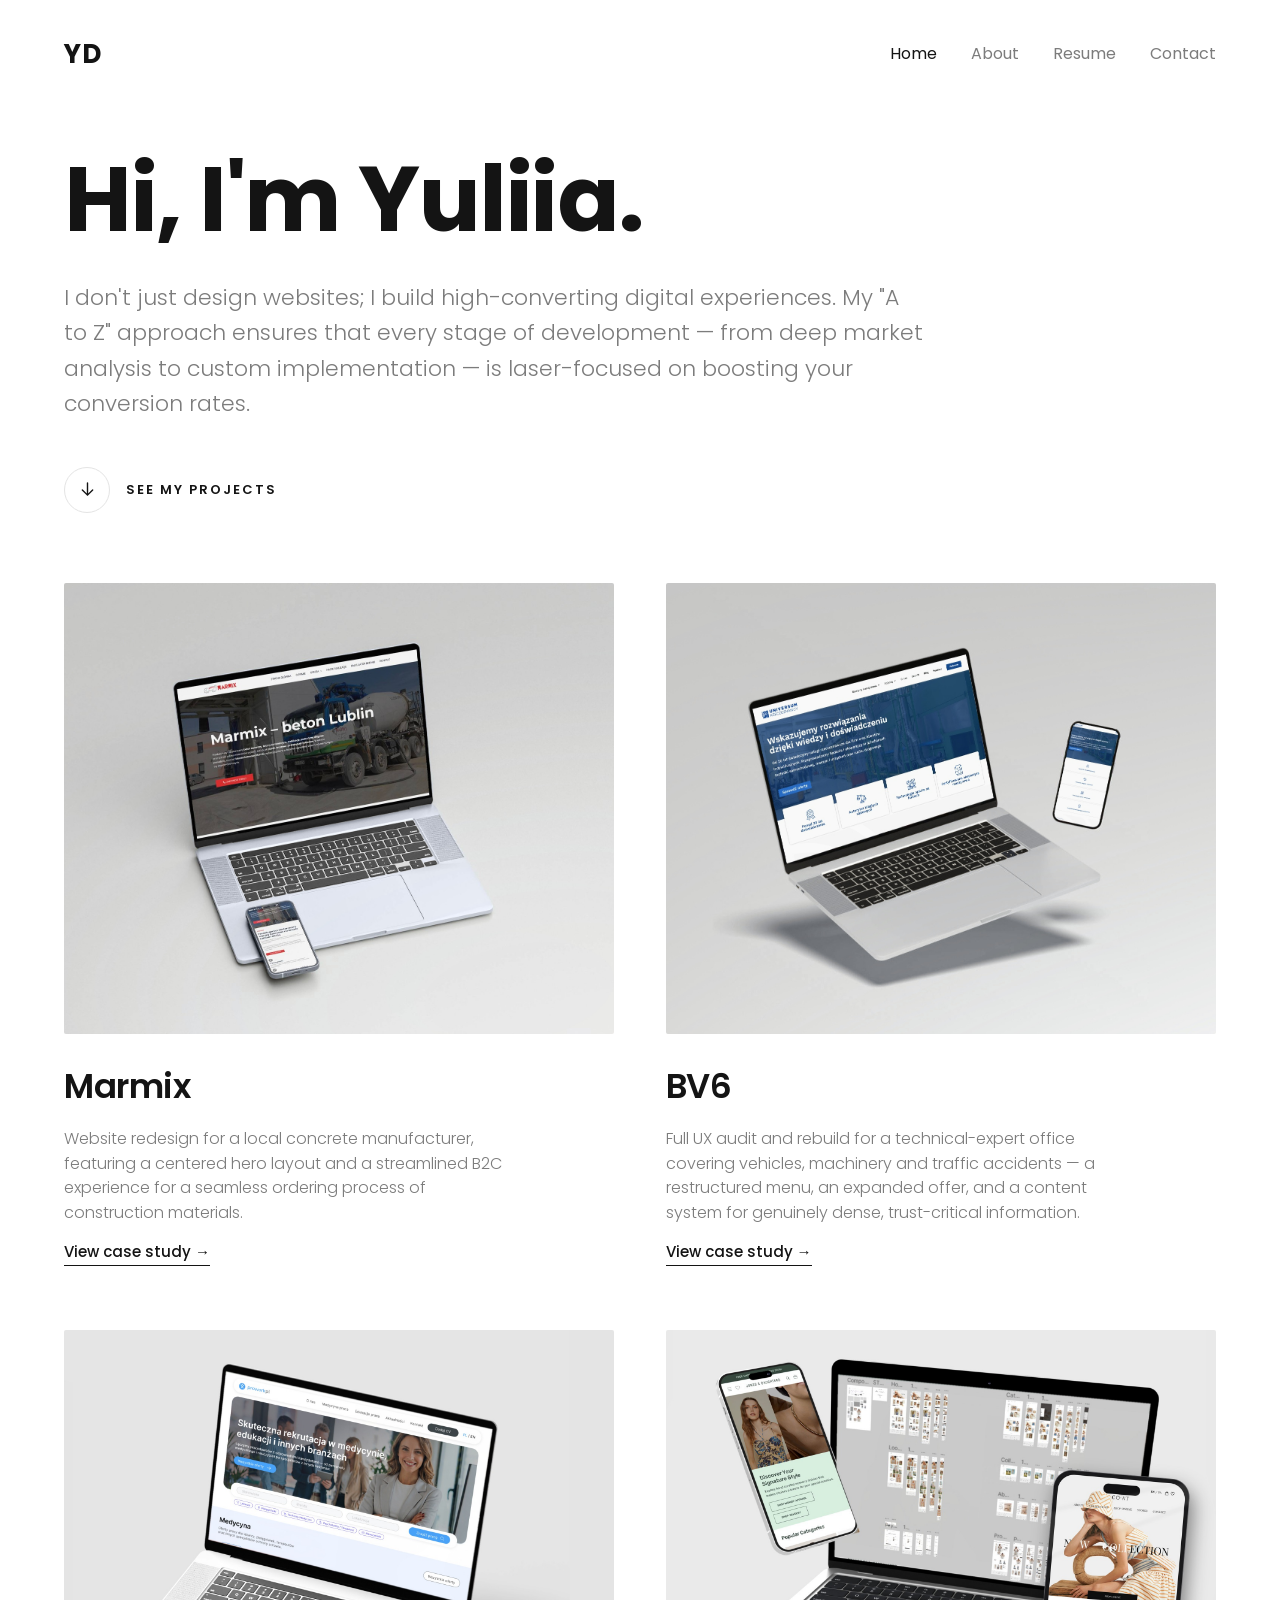
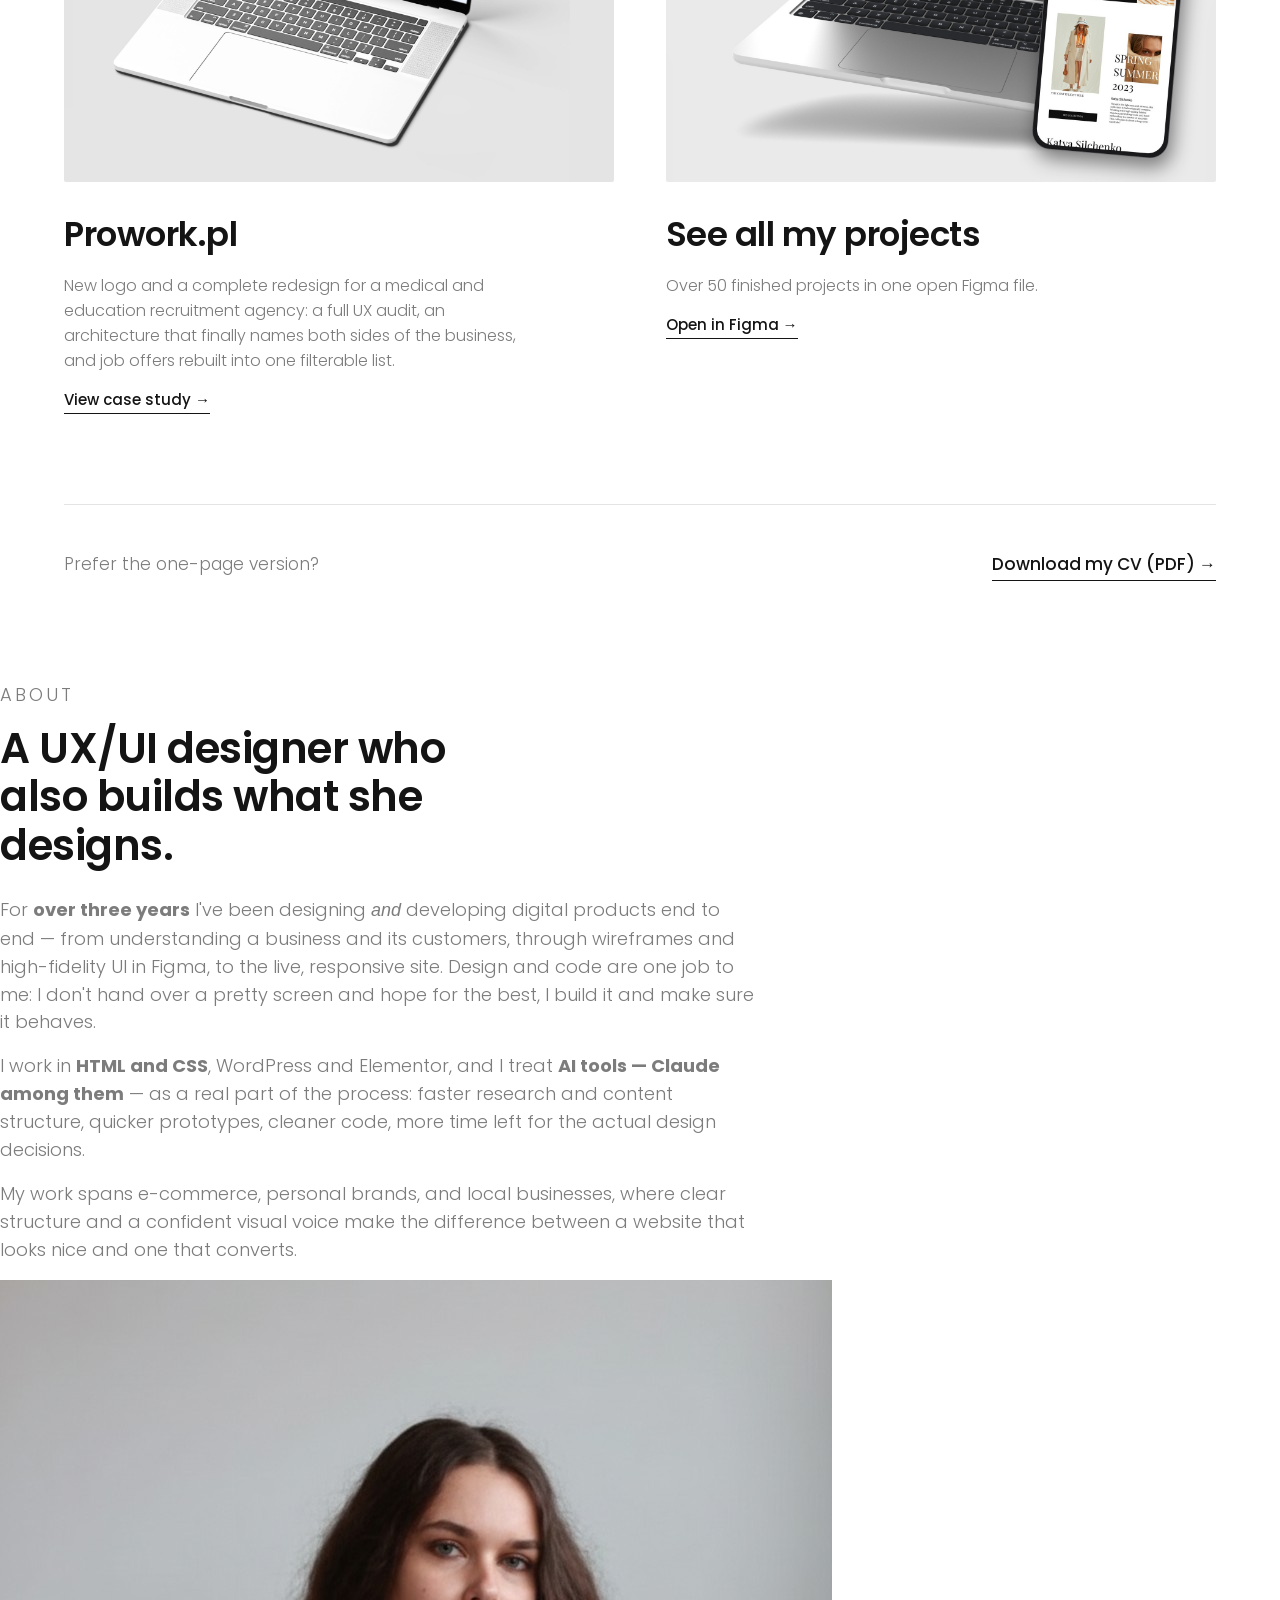
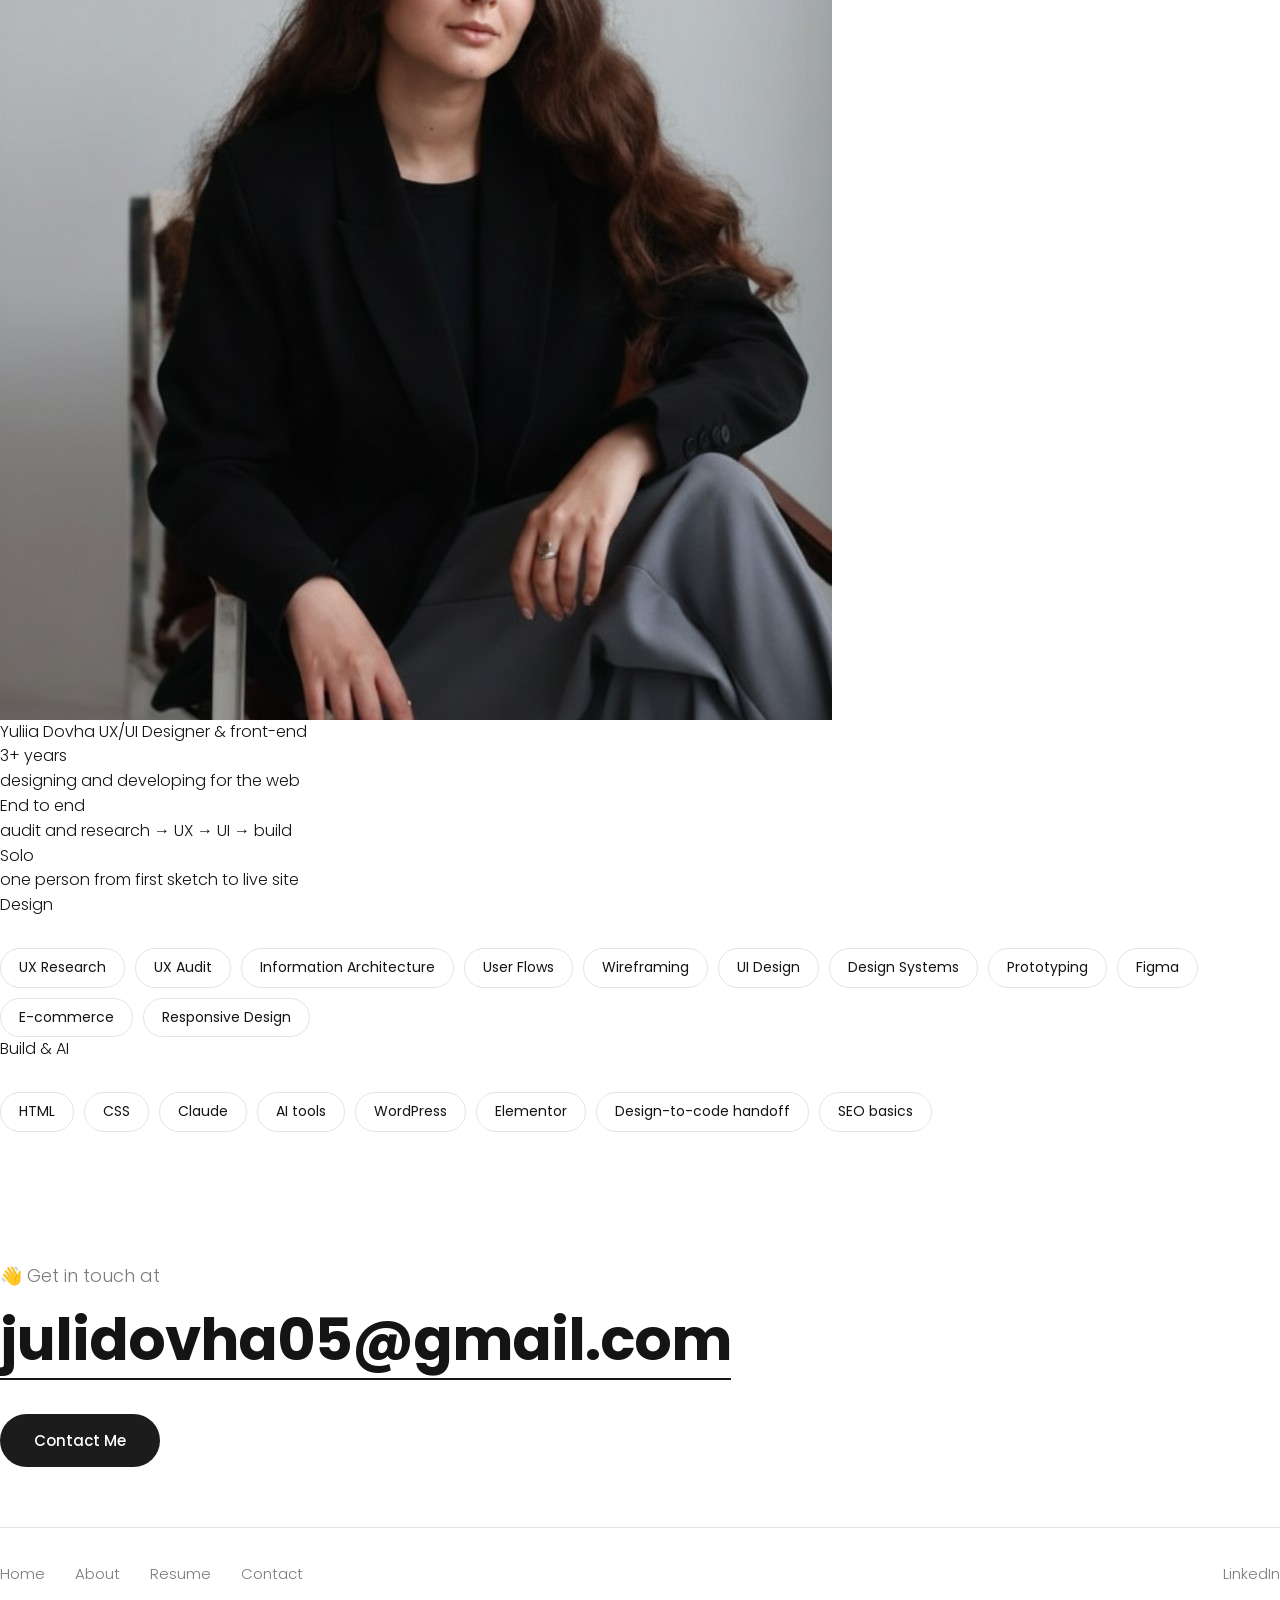
==== commit b005a29d: "Add files via upload" ====
--- a/index.html
+++ b/index.html
@@ -6,7 +6,7 @@
 <meta name="robots" content="noindex, nofollow">
 <title>Yuliia Dovha — UX/UI Designer</title>
 <meta name="description" content="Yuliia Dovha — UX/UI Designer. I build high-converting digital experiences from market analysis to custom implementation.">
-<link rel="stylesheet" href="style.css">
+<link rel="stylesheet" href="style.css?v=16">
 </head>
 <body>
 
@@ -77,13 +77,10 @@
       <a href="https://www.figma.com/design/InLUHViWf3izsoIkYblYzh/Portfolio?t=PLNjWqkeh9v2emWD-0"
          class="project reveal" target="_blank" rel="noopener">
         <div class="project-thumb is-figma">
-          <span class="thumb-tag">Figma</span>
-          <img src="figma-all-projects.jpg" alt="Figma canvas with wireframes, user flows and UI screens, shown on a MacBook">
-        </div>
-        <h3>Everything else</h3>
-        <p>The working file behind the case studies: sitemaps, wireframes, mobile and
-        desktop UI, component libraries and clickable prototypes — all of it open to
-        browse, screen by screen.</p>
+          <img src="figma-all-projects-coat.jpg" alt="Figma canvas with UI screens on a MacBook, next to a fashion store homepage on a phone">
+        </div>
+        <h3>See all my projects</h3>
+        <p>Over 50 finished projects in one open Figma file.</p>
         <span class="more">Open in Figma →</span>
       </a>
 
@@ -98,24 +95,77 @@
 
   <!-- ABOUT -->
   <section id="about" class="wrap about">
-    <p class="eyebrow reveal">About</p>
-    <h2 class="reveal">A UX/UI designer who turns research into results.</h2>
-    <p class="reveal">I design digital products end to end — from understanding a business
-    and its customers, through wireframes and high-fidelity UI, to a clean handoff for
-    development. I care most about the moment strategy becomes something people actually
-    want to use.</p>
-    <p class="reveal">My work spans e-commerce, personal brands, and local businesses,
-    where clear structure and a confident visual voice make the difference between a
-    website that looks nice and one that converts.</p>
-    <div class="skills reveal">
-      <span>UX Research</span>
-      <span>Wireframing</span>
-      <span>UI Design</span>
-      <span>Figma</span>
-      <span>Prototyping</span>
-      <span>Design Systems</span>
-      <span>E-commerce</span>
-      <span>Responsive Design</span>
+    <div class="about-top">
+      <div class="about-copy">
+        <p class="eyebrow reveal">About</p>
+        <h2 class="reveal">A UX/UI designer who also builds what she designs.</h2>
+        <p class="reveal">For <strong>over three years</strong> I've been designing
+        <em>and</em> developing digital products end to end — from understanding a business
+        and its customers, through wireframes and high-fidelity UI in Figma, to the live,
+        responsive site. Design and code are one job to me: I don't hand over a pretty
+        screen and hope for the best, I build it and make sure it behaves.</p>
+        <p class="reveal">I work in <strong>HTML and CSS</strong>, WordPress and Elementor,
+        and I treat <strong>AI tools — Claude among them</strong> — as a real part of the
+        process: faster research and content structure, quicker prototypes, cleaner code,
+        more time left for the actual design decisions.</p>
+        <p class="reveal">My work spans e-commerce, personal brands, and local businesses,
+        where clear structure and a confident visual voice make the difference between a
+        website that looks nice and one that converts.</p>
+      </div>
+
+      <figure class="about-photo reveal">
+        <img src="yuliia-dovha.jpg" alt="Portrait of Yuliia Dovha, UX/UI designer">
+        <figcaption>
+          <span class="ap-name">Yuliia Dovha</span>
+          <span class="ap-role">UX/UI Designer &amp; front-end</span>
+        </figcaption>
+      </figure>
+    </div>
+
+    <div class="about-facts reveal">
+      <div class="f">
+        <div class="f-n">3+ years</div>
+        <div class="f-l">designing and developing for the web</div>
+      </div>
+      <div class="f">
+        <div class="f-n">End to end</div>
+        <div class="f-l">audit and research → UX → UI → build</div>
+      </div>
+      <div class="f">
+        <div class="f-n">Solo</div>
+        <div class="f-l">one person from first sketch to live site</div>
+      </div>
+    </div>
+
+    <div class="skill-group reveal">
+      <span class="sg-k">Design</span>
+      <div class="skills">
+        <span>UX Research</span>
+        <span>UX Audit</span>
+        <span>Information Architecture</span>
+        <span>User Flows</span>
+        <span>Wireframing</span>
+        <span>UI Design</span>
+        <span>Design Systems</span>
+        <span>Prototyping</span>
+        <span>Figma</span>
+        <span>E-commerce</span>
+        <span>Responsive Design</span>
+      </div>
+    </div>
+
+    <div class="skill-group reveal">
+      <span class="sg-k">Build &amp; AI</span>
+      <div class="skills">
+        <span class="is-key">HTML</span>
+        <span class="is-key">CSS</span>
+        <span class="is-key">Claude</span>
+        <span class="is-key">AI tools</span>
+        <span>WordPress</span>
+        <span>Elementor</span>
+        <span>Design-to-code handoff</span>
+        <span>SEO basics</span>
+      </div>
     </div>
   </section>
 
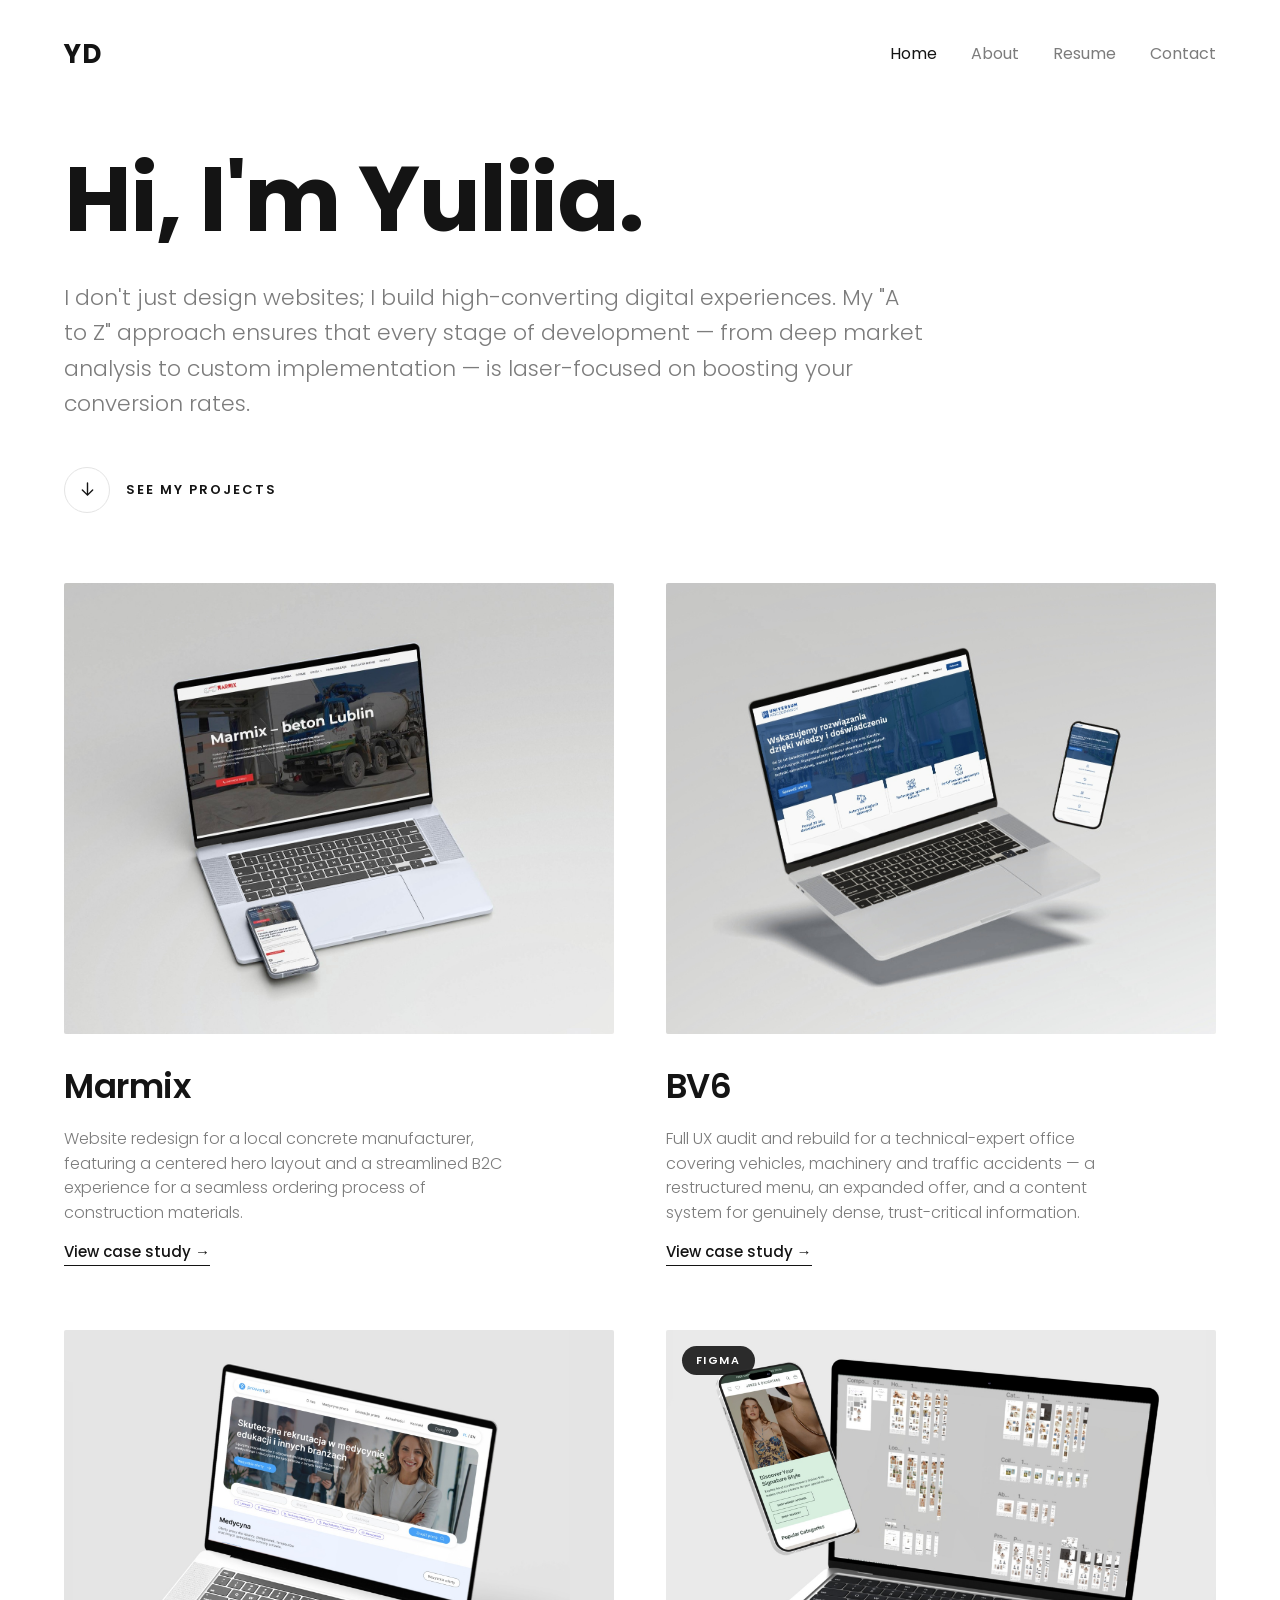
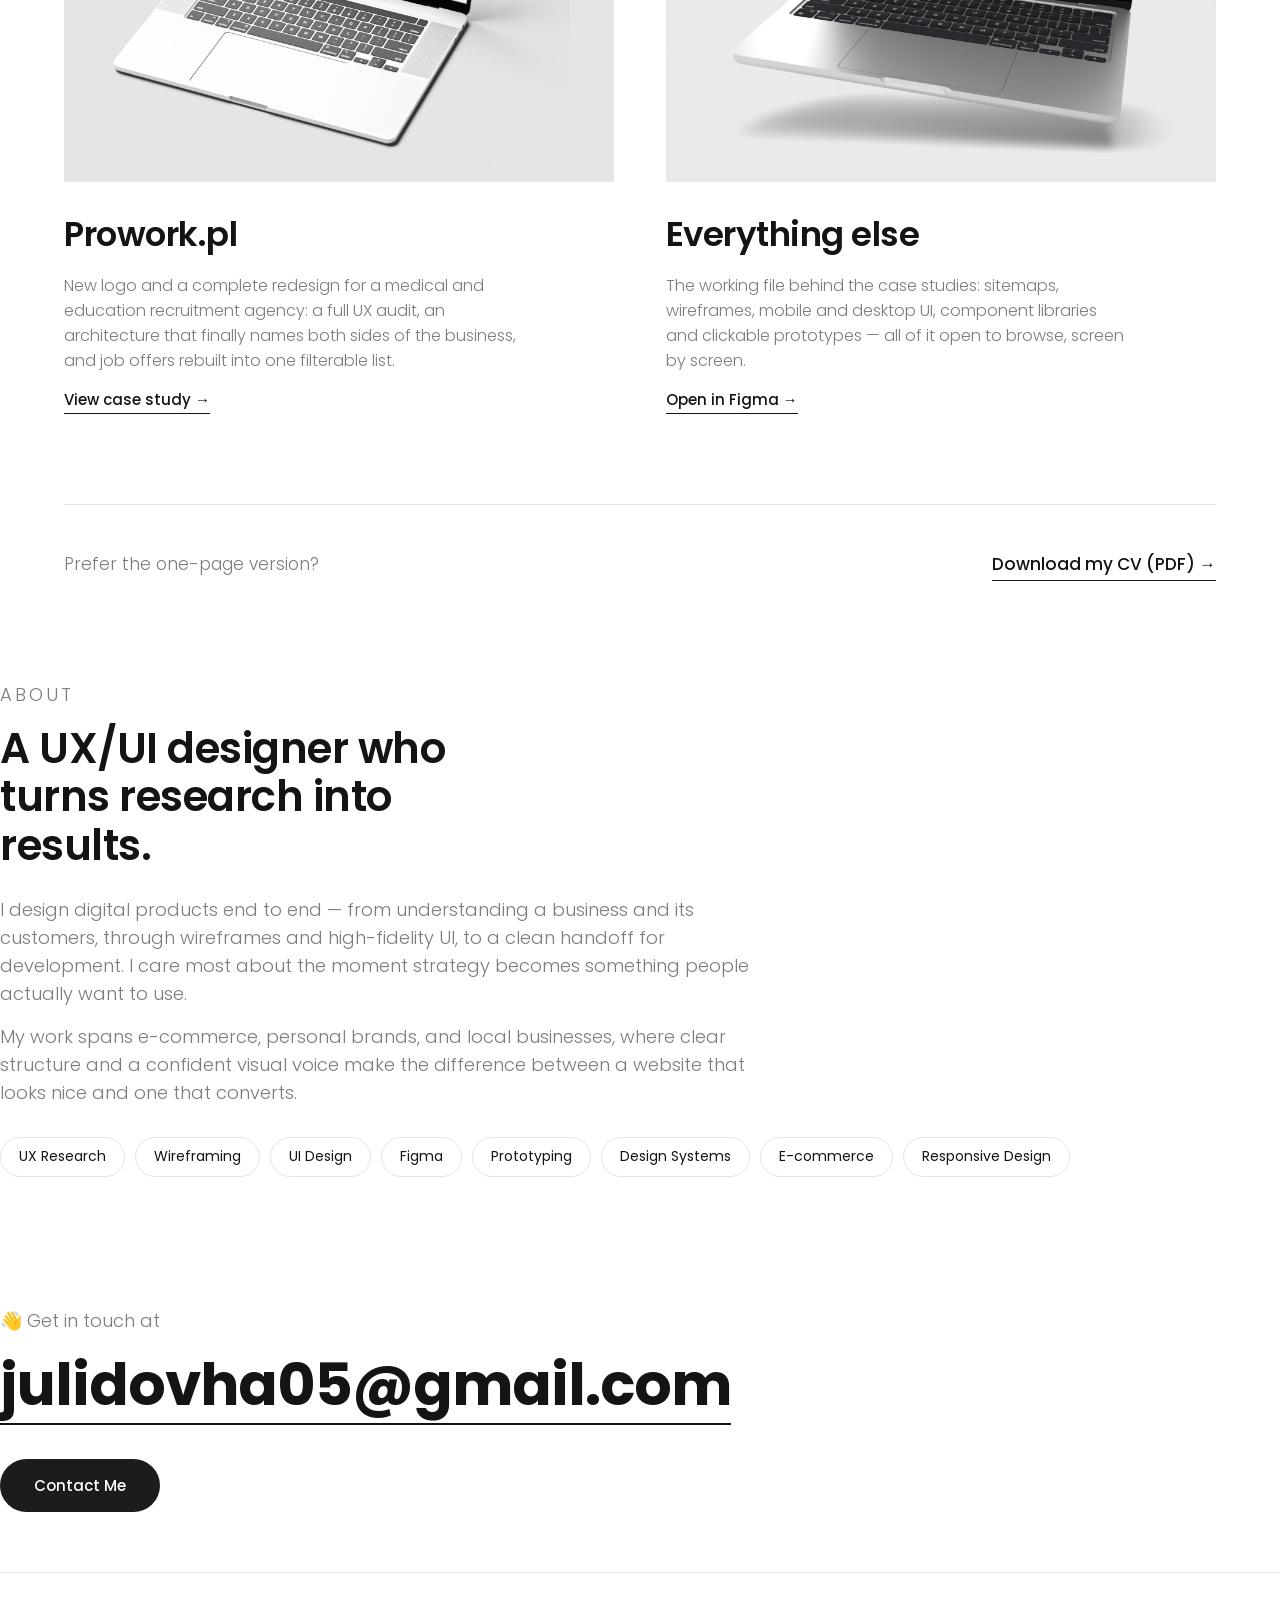
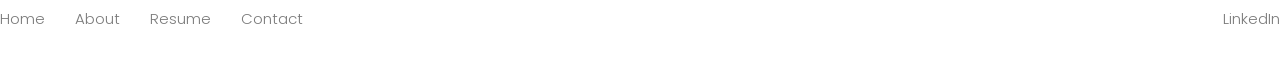
==== commit 8ce816b1: "Add files via upload" ====
--- a/index.html
+++ b/index.html
@@ -6,7 +6,7 @@
 <meta name="robots" content="noindex, nofollow">
 <title>Yuliia Dovha — UX/UI Designer</title>
 <meta name="description" content="Yuliia Dovha — UX/UI Designer. I build high-converting digital experiences from market analysis to custom implementation.">
-<link rel="stylesheet" href="style.css?v=16">
+<link rel="stylesheet" href="style.css">
 </head>
 <body>
 
@@ -77,10 +77,13 @@
       <a href="https://www.figma.com/design/InLUHViWf3izsoIkYblYzh/Portfolio?t=PLNjWqkeh9v2emWD-0"
          class="project reveal" target="_blank" rel="noopener">
         <div class="project-thumb is-figma">
-          <img src="figma-all-projects-coat.jpg" alt="Figma canvas with UI screens on a MacBook, next to a fashion store homepage on a phone">
+          <span class="thumb-tag">Figma</span>
+          <img src="figma-all-projects.jpg" alt="Figma canvas with wireframes, user flows and UI screens, shown on a MacBook">
         </div>
-        <h3>See all my projects</h3>
-        <p>Over 50 finished projects in one open Figma file.</p>
+        <h3>Everything else</h3>
+        <p>The working file behind the case studies: sitemaps, wireframes, mobile and
+        desktop UI, component libraries and clickable prototypes — all of it open to
+        browse, screen by screen.</p>
         <span class="more">Open in Figma →</span>
       </a>
 
@@ -95,77 +98,24 @@
 
   <!-- ABOUT -->
   <section id="about" class="wrap about">
-    <div class="about-top">
-      <div class="about-copy">
-        <p class="eyebrow reveal">About</p>
-        <h2 class="reveal">A UX/UI designer who also builds what she designs.</h2>
-        <p class="reveal">For <strong>over three years</strong> I've been designing
-        <em>and</em> developing digital products end to end — from understanding a business
-        and its customers, through wireframes and high-fidelity UI in Figma, to the live,
-        responsive site. Design and code are one job to me: I don't hand over a pretty
-        screen and hope for the best, I build it and make sure it behaves.</p>
-        <p class="reveal">I work in <strong>HTML and CSS</strong>, WordPress and Elementor,
-        and I treat <strong>AI tools — Claude among them</strong> — as a real part of the
-        process: faster research and content structure, quicker prototypes, cleaner code,
-        more time left for the actual design decisions.</p>
-        <p class="reveal">My work spans e-commerce, personal brands, and local businesses,
-        where clear structure and a confident visual voice make the difference between a
-        website that looks nice and one that converts.</p>
-      </div>
-
-      <figure class="about-photo reveal">
-        <img src="yuliia-dovha.jpg" alt="Portrait of Yuliia Dovha, UX/UI designer">
-        <figcaption>
-          <span class="ap-name">Yuliia Dovha</span>
-          <span class="ap-role">UX/UI Designer &amp; front-end</span>
-        </figcaption>
-      </figure>
-    </div>
-
-    <div class="about-facts reveal">
-      <div class="f">
-        <div class="f-n">3+ years</div>
-        <div class="f-l">designing and developing for the web</div>
-      </div>
-      <div class="f">
-        <div class="f-n">End to end</div>
-        <div class="f-l">audit and research → UX → UI → build</div>
-      </div>
-      <div class="f">
-        <div class="f-n">Solo</div>
-        <div class="f-l">one person from first sketch to live site</div>
-      </div>
-    </div>
-
-    <div class="skill-group reveal">
-      <span class="sg-k">Design</span>
-      <div class="skills">
-        <span>UX Research</span>
-        <span>UX Audit</span>
-        <span>Information Architecture</span>
-        <span>User Flows</span>
-        <span>Wireframing</span>
-        <span>UI Design</span>
-        <span>Design Systems</span>
-        <span>Prototyping</span>
-        <span>Figma</span>
-        <span>E-commerce</span>
-        <span>Responsive Design</span>
-      </div>
-    </div>
-
-    <div class="skill-group reveal">
-      <span class="sg-k">Build &amp; AI</span>
-      <div class="skills">
-        <span class="is-key">HTML</span>
-        <span class="is-key">CSS</span>
-        <span class="is-key">Claude</span>
-        <span class="is-key">AI tools</span>
-        <span>WordPress</span>
-        <span>Elementor</span>
-        <span>Design-to-code handoff</span>
-        <span>SEO basics</span>
-      </div>
+    <p class="eyebrow reveal">About</p>
+    <h2 class="reveal">A UX/UI designer who turns research into results.</h2>
+    <p class="reveal">I design digital products end to end — from understanding a business
+    and its customers, through wireframes and high-fidelity UI, to a clean handoff for
+    development. I care most about the moment strategy becomes something people actually
+    want to use.</p>
+    <p class="reveal">My work spans e-commerce, personal brands, and local businesses,
+    where clear structure and a confident visual voice make the difference between a
+    website that looks nice and one that converts.</p>
+    <div class="skills reveal">
+      <span>UX Research</span>
+      <span>Wireframing</span>
+      <span>UI Design</span>
+      <span>Figma</span>
+      <span>Prototyping</span>
+      <span>Design Systems</span>
+      <span>E-commerce</span>
+      <span>Responsive Design</span>
     </div>
   </section>
 
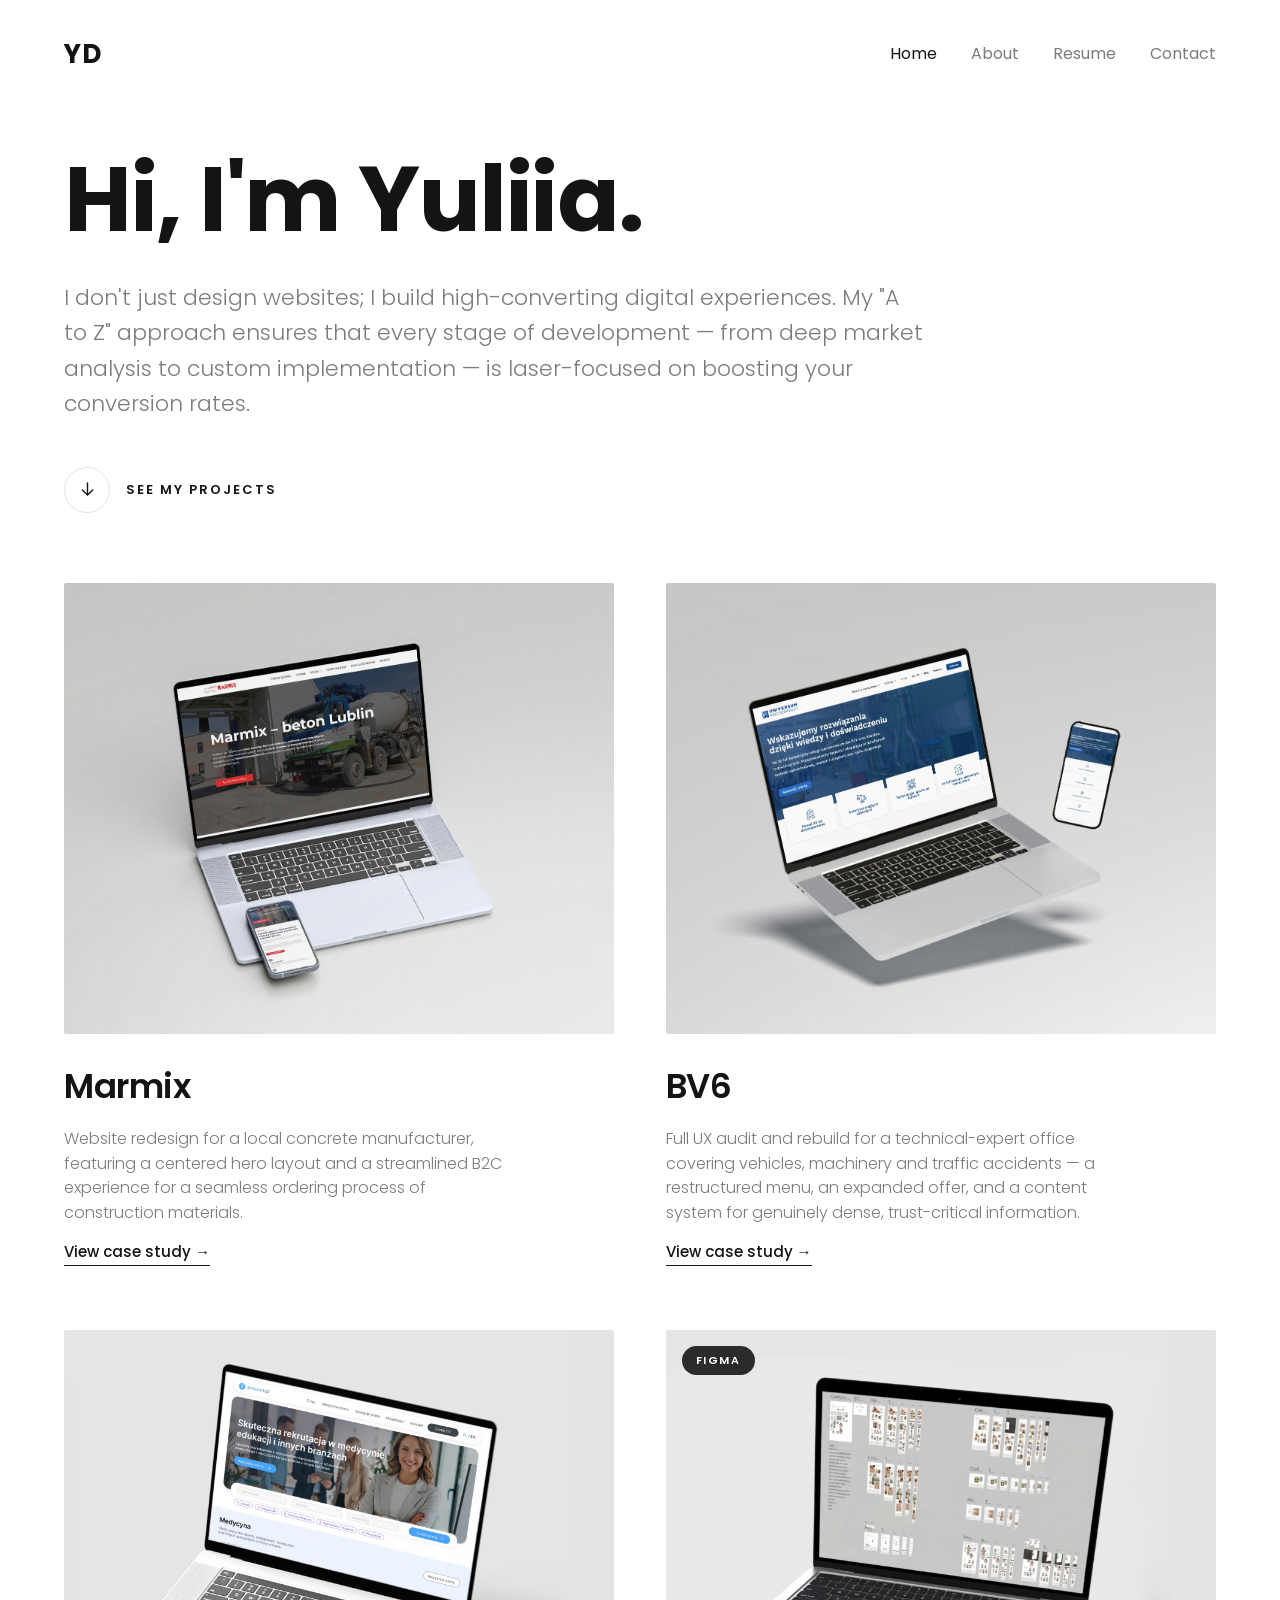
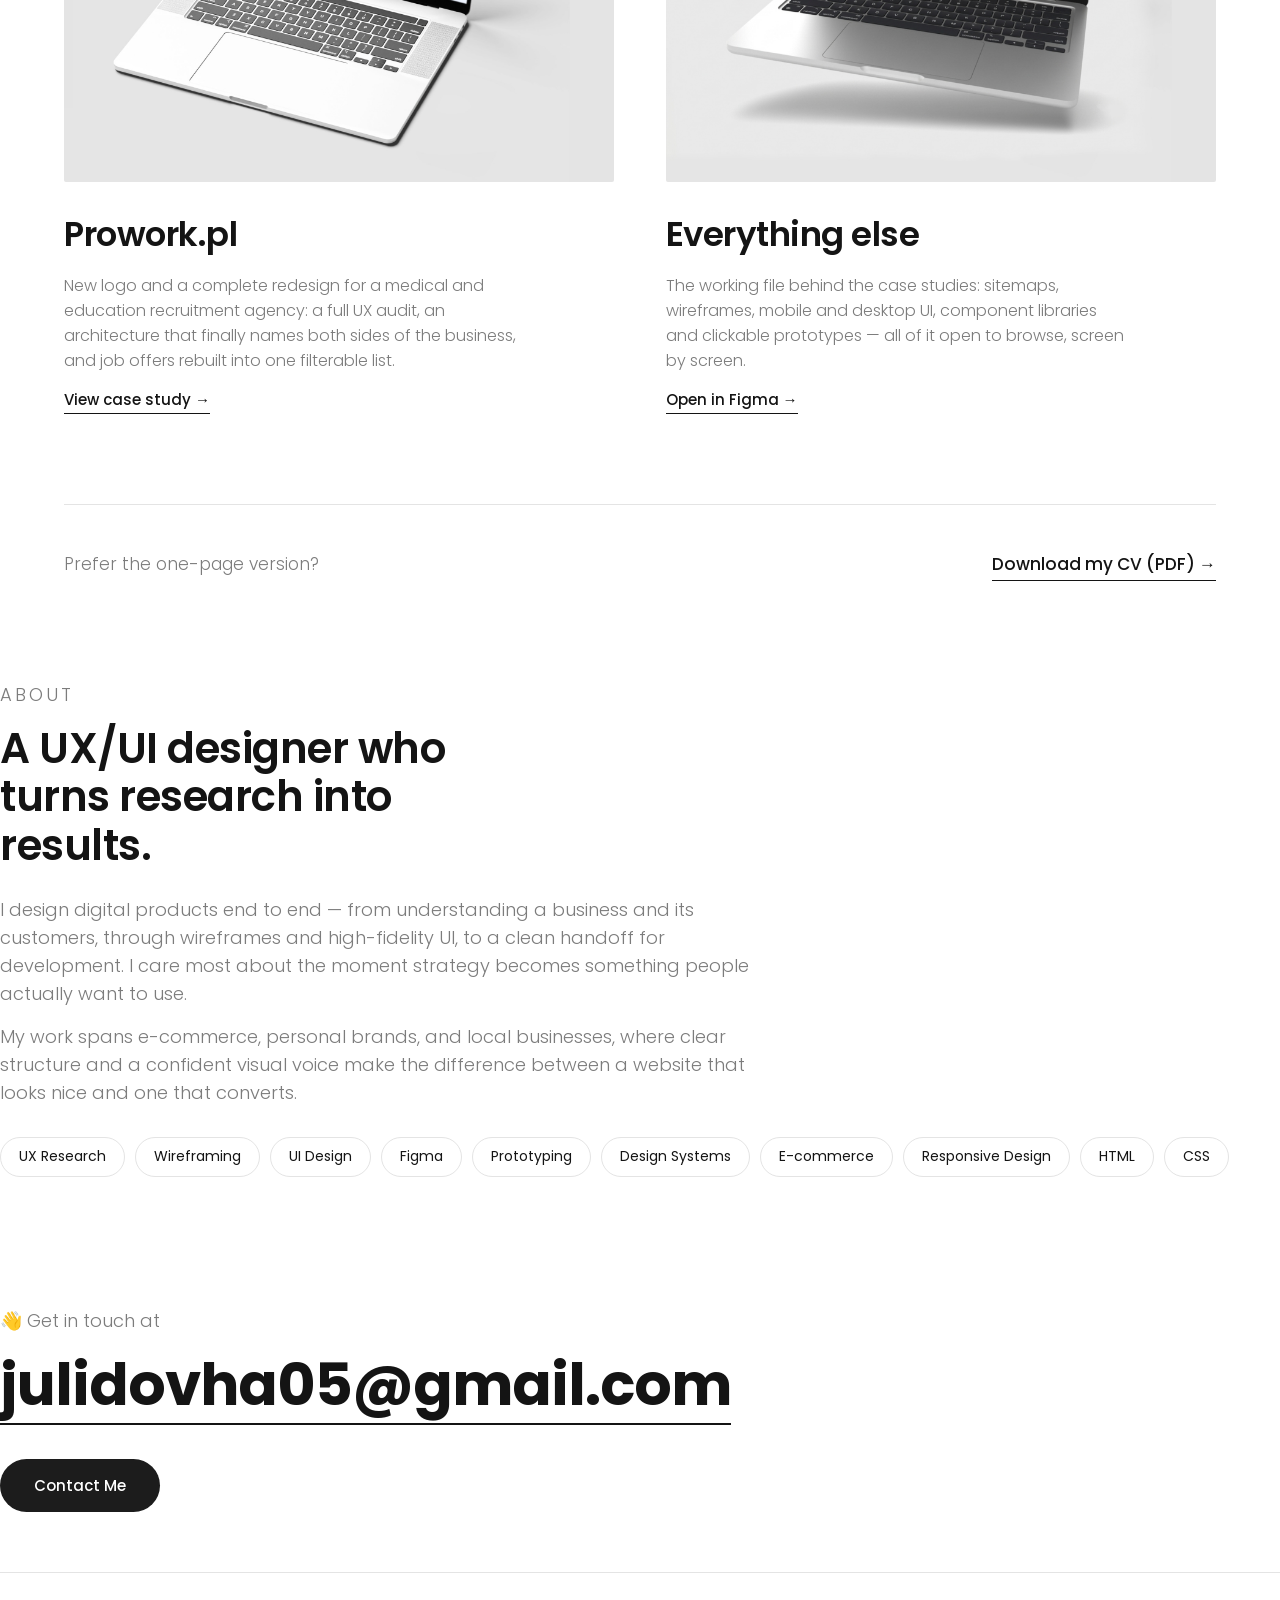
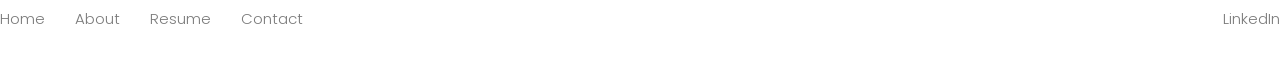
==== commit 3c538b18: "Update index.html" ====
--- a/index.html
+++ b/index.html
@@ -116,6 +116,8 @@
       <span>Design Systems</span>
       <span>E-commerce</span>
       <span>Responsive Design</span>
+      <span>HTML</span>
+      <span>CSS</span>
     </div>
   </section>
 
